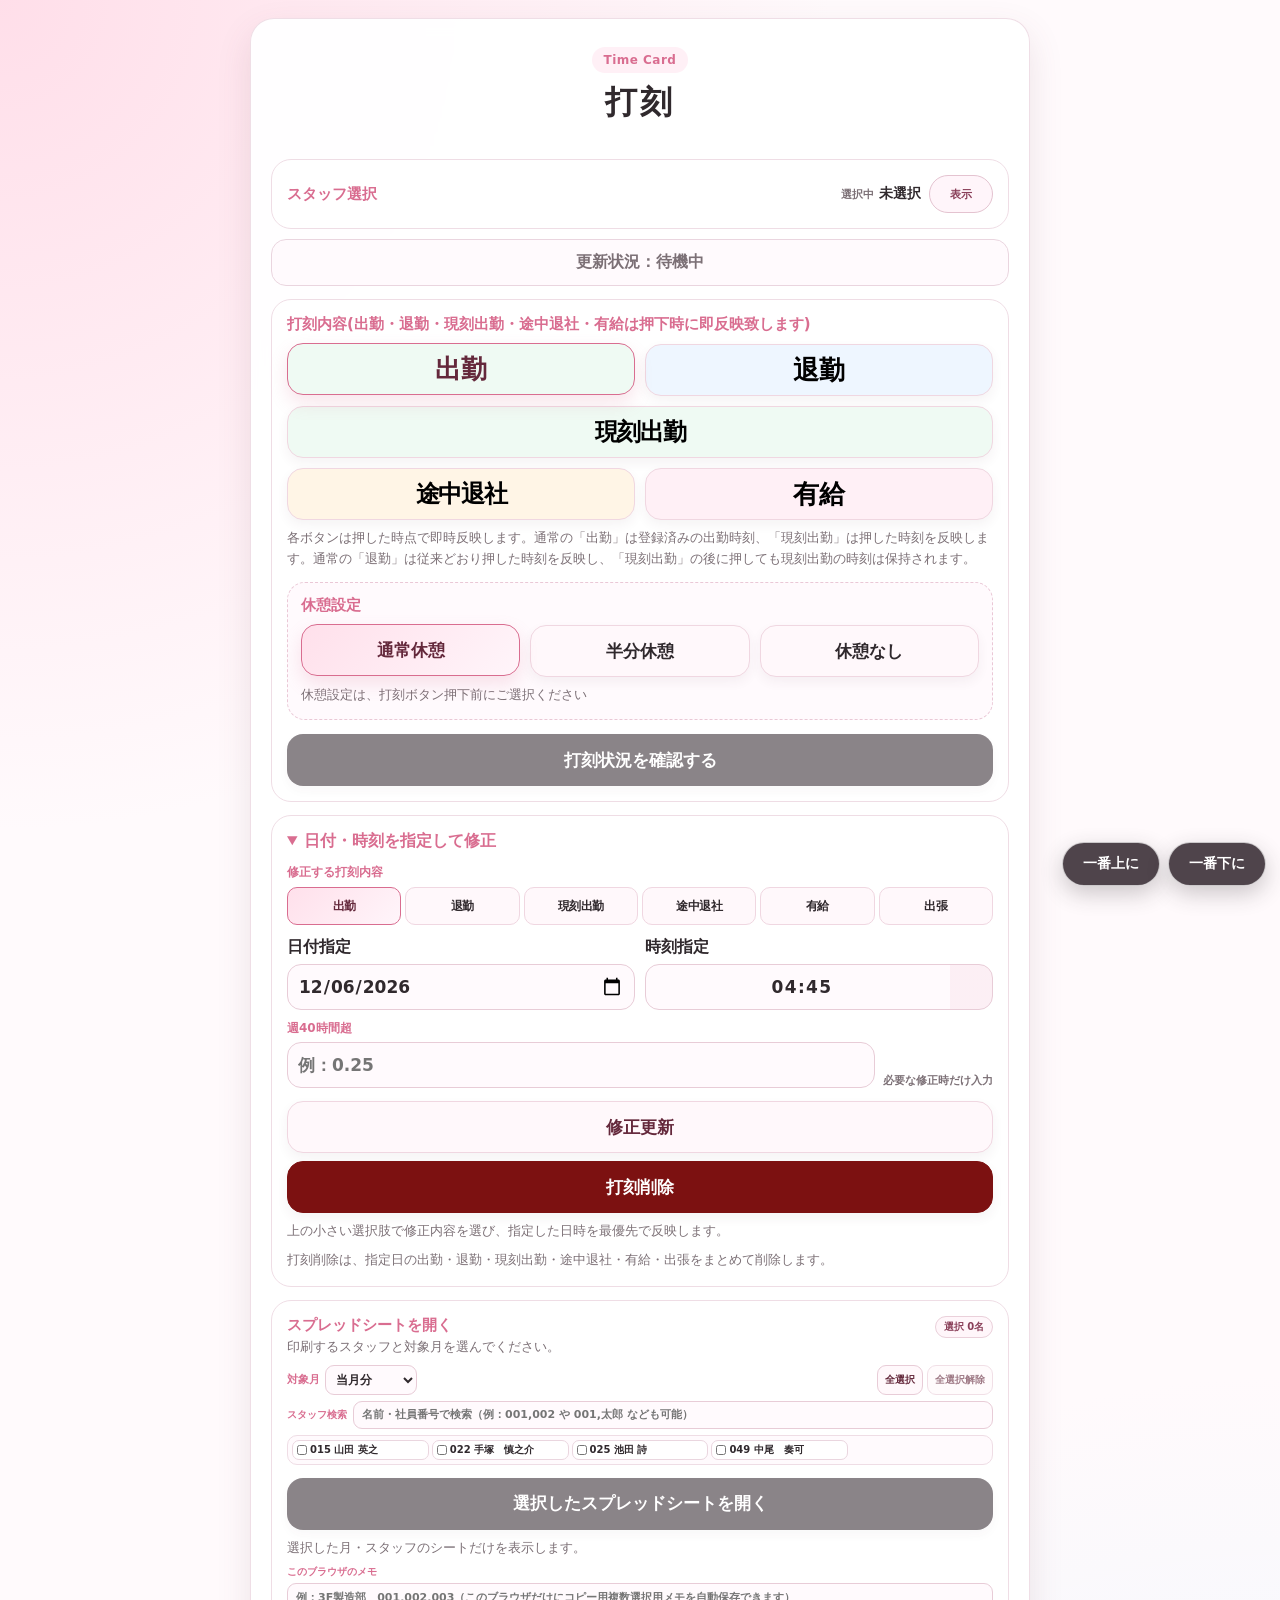
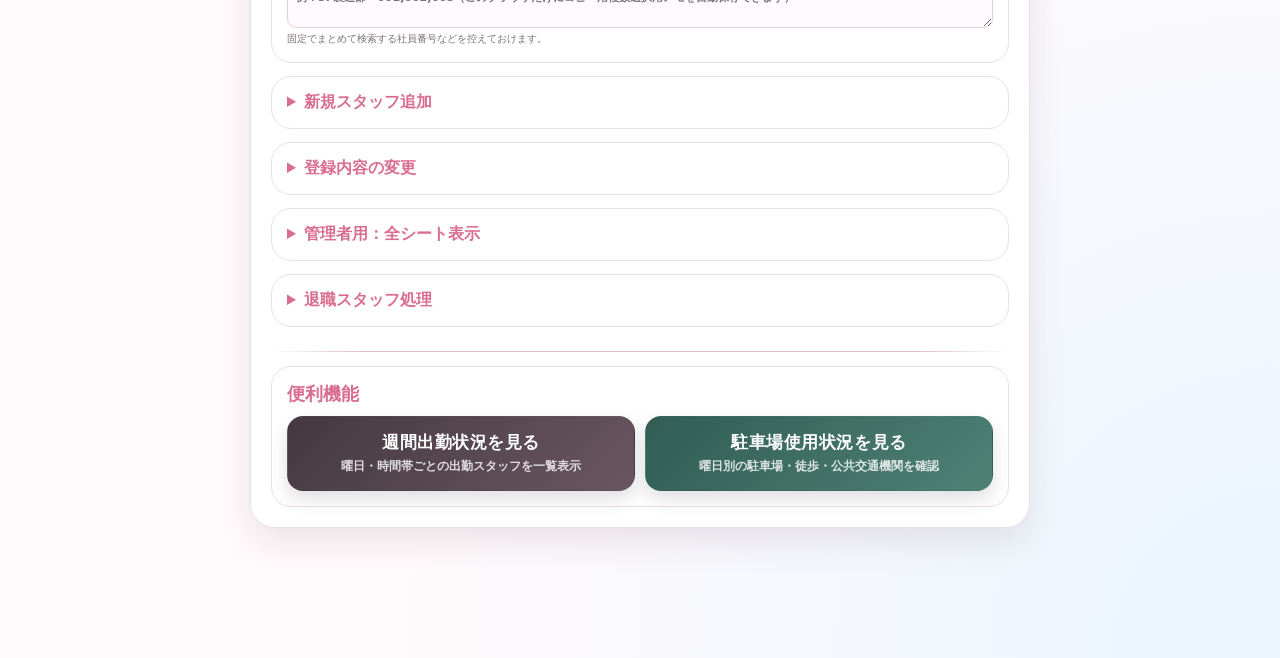
==== index.html @ 4cf53fbd "Add files via upload" ====
<!doctype html>
<html lang="ja">
<head>
  <meta charset="utf-8">
  <meta name="viewport" content="width=device-width, initial-scale=1">
  <meta name="theme-color" content="#f7b7c9">
  <title>勤務表　打刻</title>
  <link rel="manifest" href="./manifest.json">
  <link rel="stylesheet" href="./style.css?v=akugyo-priority-sync-progress-modefix-20260911-66">
</head>
<body>
  <main class="page">
    <section class="panel">
      <div class="hero">
        <div class="badge">Time Card</div>
        <h1>打刻</h1>
        <div id="yesterdayAlert" class="yesterday-alert" hidden>
          <div class="yesterday-alert-main">昨日の打刻を忘れていませんか？</div>
          <div class="yesterday-alert-sub">(お休みの日の場合は無視してください)</div>
        </div>
      </div>

      <details class="card-block staff-select-block">
        <summary class="staff-select-summary">
          <span class="staff-select-summary-title">スタッフ選択</span>
          <span class="staff-select-summary-selected">
            <span>選択中</span>
            <strong id="selectedEmployee">未選択</strong>
          </span>
        </summary>

        <div class="staff-select-content">
          <div class="staff-search-area">
            <label>
              スタッフ検索
              <input type="search" id="employeeSearch" placeholder="名前または社員番号で検索" autocomplete="off">
            </label>

            <label>
              候補から選択
              <select id="employeeSelect" aria-label="スタッフを選択"></select>
            </label>

            <div class="default-return-row">
              <p class="small">閲覧のために別スタッフを選んでも、初期スタッフは自動では変わりません。</p>
              <button type="button" id="refreshStaffListButton" class="compact-control-button">スタッフ一覧更新</button>
              <button type="button" id="returnToDefaultEmployeeButton" class="return-default-employee-button" hidden>デフォルトのスタッフの選択に戻す</button>
            </div>
          </div>

          <div id="defaultEmployeeUnregisteredArea" class="default-employee-unregistered-area">
            <button type="button" id="setDefaultEmployeeButton" class="default-employee-button">このスタッフをブラウザにデフォルト登録する</button>
          </div>

          <div id="defaultEmployeeRegisteredArea" class="default-employee-registered-area" hidden>
            <span id="defaultEmployeeStatus" class="default-employee-status">デフォルト登録済み：未登録</span>
            <button type="button" id="changeDefaultEmployeeButton" class="change-default-employee-button">変更する</button>
          </div>
        </div>
      </details>

      <div id="updateStatus" class="update-status punch-update-status neutral" aria-live="polite">更新状況：待機中</div>

      <div class="card-block punch-card-block">
        <div class="section-title punch-section-title">打刻内容(出勤・退勤・現刻出勤・途中退社・有給は押下時に即反映致します)</div>
        <div class="punch-grid immediate-punch-grid" id="actionButtons" role="group" aria-label="押すと即時反映する打刻内容">
          <button type="button" data-action="出勤">出勤</button>
          <button type="button" data-action="退勤">退勤</button>
          <button type="button" data-action="現刻出勤">現刻出勤</button>
          <button type="button" data-action="途中退社">途中退社</button>
          <button type="button" data-action="有給">有給</button>
        </div>
        <p class="small immediate-punch-note">各ボタンは押した時点で即時反映します。通常の「出勤」は登録済みの出勤時刻、「現刻出勤」は押した時刻を反映します。通常の「退勤」は従来どおり押した時刻を反映し、「現刻出勤」の後に押しても現刻出勤の時刻は保持されます。</p>

        <div class="break-area compact-break-area" id="breakArea">
          <div class="section-title">休憩設定</div>
          <div class="break-grid compact-break-grid" id="breakButtons" role="group" aria-label="休憩設定">
            <button type="button" data-break-mode="normal">通常休憩</button>
            <button type="button" data-break-mode="half">半分休憩</button>
            <button type="button" data-break-mode="none">休憩なし</button>
          </div>
          <p class="small">休憩設定は、打刻ボタン押下前にご選択ください</p>
        </div>

      </div>

      <details class="edit-area correction-edit-area" open>
        <summary>日付・時刻を指定して修正</summary>

        <div class="correction-action-area">
          <span class="correction-action-label">修正する打刻内容</span>
          <div id="correctionActionButtons" class="correction-action-grid" role="group" aria-label="修正する打刻内容を選択">
            <button type="button" data-correction-action="出勤">出勤</button>
            <button type="button" data-correction-action="退勤">退勤</button>
            <button type="button" data-correction-action="現刻出勤">現刻出勤</button>
            <button type="button" data-correction-action="途中退社">途中退社</button>
            <button type="button" data-correction-action="有給">有給</button>
            <button type="button" data-correction-action="出張">出張</button>
          </div>
        </div>

        <div class="edit-grid">
          <label>
            日付指定
            <span class="date-input-shell"><input type="date" id="editDate"></span>
          </label>
          <label>
            時刻指定
            <input type="text" id="editTime" class="clock-time-input" value="08:00" readonly inputmode="none" data-clock-title="修正時刻を選択" aria-label="時計から修正時刻を選択">
          </label>
        </div>

        <div class="correction-week40-row">
          <label for="correctionWeek40OverInput">
            <span>週40時間超</span>
            <input type="number" id="correctionWeek40OverInput" min="0" step="0.25" inputmode="decimal" placeholder="例：0.25">
          </label>
          <span class="correction-week40-note">必要な修正時だけ入力</span>
        </div>

        <button type="button" id="editUpdateButton" class="sub-button">修正更新</button>
        <button type="button" id="editDeleteButton" class="sub-button" style="margin-top:8px;background:#7c1111;color:#fff;border-color:#7c1111;">打刻削除</button>
        <p class="small">上の小さい選択肢で修正内容を選び、指定した日時を最優先で反映します。</p>
        <p class="small">打刻削除は、指定日の出勤・退勤・現刻出勤・途中退社・有給・出張をまとめて削除します。</p>
      </details>

      <div class="sheet-area">
        <div class="sheet-open-head">
          <div>
            <div class="section-title">スプレッドシートを開く</div>
            <p class="small sheet-open-lead">印刷するスタッフと対象月を選んでください。</p>
          </div>
          <span id="sheetSelectionCount" class="sheet-selection-count">選択 0名</span>
        </div>

        <div class="sheet-open-controls">
          <label class="sheet-month-label">
            対象月
            <select id="sheetTargetMonth">
              <option value="current">当月分</option>
              <option value="previous">先月分</option>
            </select>
          </label>

          <div class="sheet-selection-actions">
            <button type="button" id="selectAllSheetStaffButton" class="compact-control-button">全選択</button>
            <button type="button" id="clearAllSheetStaffButton" class="compact-control-button">全選択解除</button>
          </div>
        </div>

        <label class="sheet-staff-search-label">
          <span>スタッフ検索</span>
          <input type="search" id="sheetStaffSearch" placeholder="名前・社員番号で検索（例：001,002 や 001,太郎 なども可能）" autocomplete="off">
        </label>

        <div id="sheetStaffChecklist" class="sheet-staff-checklist" aria-label="スプレッドシートを開くスタッフを選択"></div>
        <button type="button" id="sheetStaffListToggleButton" class="sheet-staff-list-toggle-button" aria-controls="sheetStaffChecklist" aria-expanded="false" hidden>全て表示</button>

        <button type="button" id="pdfButton" class="sheet-button">選択したスプレッドシートを開く</button>
        <p class="small">選択した月・スタッフのシートだけを表示します。</p>

        <label class="sheet-browser-memo-label">
          <span>このブラウザのメモ</span>
          <textarea id="sheetBrowserMemo" rows="2" placeholder="例：3F製造部　001,002,003（このブラウザだけにコピー用複数選択用メモを自動保存できます）"></textarea>
        </label>
        <p class="small sheet-browser-memo-note">固定でまとめて検索する社員番号などを控えておけます。</p>
      </div>


      <details class="add-staff-area">
        <summary>新規スタッフ追加</summary>
        <p class="small">雇用形態を登録し、個人勤務表シートを自動作成します。</p>

        <div class="add-staff-grid">
          <label class="add-staff-field add-staff-employment-field">
            雇用形態
            <select id="newEmploymentType">
              <option value="社員">社員</option>
              <option value="パート">パート</option>
            </select>
          </label>

          <label class="add-staff-field add-staff-name-field">
            スタッフ名
            <input type="text" id="newStaffName" placeholder="例：佐藤　花子">
          </label>
          <p class="staff-name-note">スタッフ名は苗字と名前の間に【全角スペース】を入れてください。</p>

          <label class="add-staff-field add-staff-number-field">
            社員番号
            <input type="text" id="newEmployeeNo" inputmode="numeric" placeholder="例：052">
          </label>

          <label class="add-staff-field add-staff-commute-field">
            通勤方法
            <select id="newCommuteMethod">
              <option value="車">車</option>
              <option value="徒歩">徒歩</option>
              <option value="公共交通機関">公共交通機関</option>
            </select>
          </label>

          <div class="parking-location-fields">
            <label class="add-staff-field add-staff-parking-field">
              駐車場番号
              <input type="text" id="newParkingNumber" inputmode="numeric" placeholder="例：13" maxlength="2">
            </label>
            <label class="warehouse-under-field">
              <input type="checkbox" id="newWarehouseUnder" class="warehouse-under-checkbox">
              <span>乙部在庫倉庫下</span>
            </label>
          </div>

          <label class="add-staff-field add-staff-start-field">
            基本の出勤時間
            <input type="text" id="newStartTime" class="clock-time-input" value="08:00" readonly inputmode="none" data-clock-title="基本の出勤時間を選択" aria-label="時計から新規スタッフの基本の出勤時間を選択">
          </label>

          <label class="add-staff-field add-staff-end-field">
            基本の退勤時間
            <input type="text" id="newEndTime" class="clock-time-input" value="17:00" readonly inputmode="none" data-clock-title="基本の退勤時間を選択" aria-label="時計から新規スタッフの基本の退勤時間を選択">
          </label>

          <label class="add-staff-field add-staff-break-field">
            基本の休憩時間（分）
            <input type="number" id="newBreakMinutes" value="60" min="0" max="480" step="1" inputmode="numeric">
          </label>
        </div>

        <div class="new-staff-schedule-section">
          <div class="section-title">初回の曜日別勤務設定</div>
          <p class="small">曜日ごとの出勤時間を設定してください。退勤時間は、基本設定から算出した実働時間と休憩時間を保つよう自動計算されます。パートは不就労時間を0として集計します。</p>
          <div class="new-staff-time-apply-row">
            <span>上で選んだ出勤時間を、月曜日から土曜日へまとめて入力します。</span>
            <button type="button" id="applyNewStaffStartTimeButton" class="schedule-bulk-apply-button">月曜〜土曜に出勤時間を一括反映</button>
          </div>
          <div id="newStaffWeeklyScheduleGrid" class="weekly-schedule-grid">
            <div class="weekly-schedule-row" data-day="mon"><strong>月曜日</strong><label>出勤時間<input type="text" class="schedule-time clock-time-input" value="08:00" readonly inputmode="none" aria-label="時計から出勤時間を選択"></label><label class="schedule-off-label"><input type="checkbox" class="schedule-off">休み</label></div>
            <div class="weekly-schedule-row" data-day="tue"><strong>火曜日</strong><label>出勤時間<input type="text" class="schedule-time clock-time-input" value="08:00" readonly inputmode="none" aria-label="時計から出勤時間を選択"></label><label class="schedule-off-label"><input type="checkbox" class="schedule-off">休み</label></div>
            <div class="weekly-schedule-row" data-day="wed"><strong>水曜日</strong><label>出勤時間<input type="text" class="schedule-time clock-time-input" value="08:00" readonly inputmode="none" aria-label="時計から出勤時間を選択"></label><label class="schedule-off-label"><input type="checkbox" class="schedule-off">休み</label></div>
            <div class="weekly-schedule-row" data-day="thu"><strong>木曜日</strong><label>出勤時間<input type="text" class="schedule-time clock-time-input" value="08:00" readonly inputmode="none" aria-label="時計から出勤時間を選択"></label><label class="schedule-off-label"><input type="checkbox" class="schedule-off">休み</label></div>
            <div class="weekly-schedule-row" data-day="fri"><strong>金曜日</strong><label>出勤時間<input type="text" class="schedule-time clock-time-input" value="08:00" readonly inputmode="none" aria-label="時計から出勤時間を選択"></label><label class="schedule-off-label"><input type="checkbox" class="schedule-off">休み</label></div>
            <div class="weekly-schedule-row" data-day="sat"><strong>土曜日</strong><label>出勤時間<input type="text" class="schedule-time clock-time-input" value="08:00" readonly inputmode="none" aria-label="時計から出勤時間を選択"></label><label class="schedule-off-label"><input type="checkbox" class="schedule-off" checked>休み</label></div>
            <div class="weekly-schedule-row" data-day="sun"><strong>日曜日</strong><label>出勤時間<input type="text" class="schedule-time clock-time-input" value="08:00" readonly inputmode="none" aria-label="時計から出勤時間を選択"></label><label class="schedule-off-label"><input type="checkbox" class="schedule-off" checked>休み</label></div>
          </div>
        </div>

        <button type="button" id="addStaffButton" class="sub-button add-staff-button">新規スタッフを登録</button>
        <p class="small">登録後、この端末のスタッフ選択欄にも追加されます。</p>
      </details>

      <details class="registration-edit-area">
        <summary>登録内容の変更</summary>
        <p class="small">選択中スタッフの雇用情報・通勤方法・駐車場番号・乙部在庫倉庫下・勤務時間・曜日別勤務予定をまとめて追加・編集します。</p>

        <div class="registration-target-box">
          <div>
            <span>変更対象</span>
            <strong id="registrationTargetEmployee">未選択</strong>
          </div>
          <button type="button" id="reloadRegistrationButton" class="compact-control-button">登録内容を再読込</button>
        </div>

        <p id="registrationEditStatus" class="registration-edit-status" aria-live="polite">スタッフを選択してください。</p>

        <div class="add-staff-grid registration-edit-grid">
          <label class="add-staff-field add-staff-employment-field">
            雇用形態
            <select id="editRegistrationEmploymentType">
              <option value="社員">社員</option>
              <option value="パート">パート</option>
            </select>
          </label>

          <label class="add-staff-field add-staff-name-field">
            スタッフ名
            <input type="text" id="editRegistrationStaffName" placeholder="例：佐藤　花子">
          </label>
          <p class="staff-name-note">スタッフ名を変更する場合も、苗字と名前の間に【全角スペース】を入れてください。</p>

          <label class="add-staff-field add-staff-number-field">
            社員番号
            <input type="text" id="editRegistrationEmployeeNo" inputmode="numeric" placeholder="例：052">
          </label>

          <label class="add-staff-field add-staff-commute-field">
            通勤方法
            <select id="editRegistrationCommuteMethod">
              <option value="">選択してください</option>
              <option value="車">車</option>
              <option value="徒歩">徒歩</option>
              <option value="公共交通機関">公共交通機関</option>
            </select>
          </label>

          <div class="parking-location-fields">
            <label class="add-staff-field add-staff-parking-field">
              駐車場番号
              <input type="text" id="editRegistrationParkingNumber" inputmode="numeric" placeholder="例：13" maxlength="2">
            </label>
            <label class="warehouse-under-field">
              <input type="checkbox" id="editRegistrationWarehouseUnder" class="warehouse-under-checkbox">
              <span>乙部在庫倉庫下</span>
            </label>
          </div>

          <label class="add-staff-field add-staff-start-field">
            基本の出勤時間
            <input type="text" id="editRegistrationStartTime" class="clock-time-input" value="08:00" readonly inputmode="none" data-clock-title="基本の出勤時間を選択" aria-label="時計から基本の出勤時間を選択">
          </label>

          <label class="add-staff-field add-staff-end-field">
            基本の退勤時間
            <input type="text" id="editRegistrationEndTime" class="clock-time-input" value="17:00" readonly inputmode="none" data-clock-title="基本の退勤時間を選択" aria-label="時計から基本の退勤時間を選択">
          </label>

          <label class="add-staff-field add-staff-break-field">
            基本の休憩時間（分）
            <input type="number" id="editRegistrationBreakMinutes" value="60" min="0" max="480" step="1" inputmode="numeric">
          </label>
        </div>

        <div class="new-staff-schedule-section registration-schedule-section">
          <div class="section-title">曜日別勤務予定</div>
          <p class="small">曜日ごとの出勤時間を変更すると、基本設定の実働時間と休憩時間を保った退勤時間を自動計算します。パートは不就労時間を0として集計します。</p>
          <section class="schedule-bulk-apply" aria-label="登録内容変更の月曜日から土曜日への一括時間設定">
            <div class="schedule-bulk-copy">
              <strong>月曜〜土曜へ一括反映</strong>
              <span>時間を1回選び、月曜日から土曜日へまとめて入力します。</span>
            </div>
            <label class="schedule-bulk-time-label">
              一括時間
              <input type="text" id="editRegistrationBulkTimeInput" class="clock-time-input schedule-bulk-time-input" value="08:00" readonly inputmode="none" data-clock-title="一括反映する時間を選択" aria-label="登録内容変更で一括反映する時間を選択">
            </label>
            <button type="button" id="applyRegistrationBulkTimeButton" class="schedule-bulk-apply-button">月曜〜土曜に一括反映</button>
          </section>

          <div id="registrationWeeklyScheduleGrid" class="weekly-schedule-grid">
            <div class="weekly-schedule-row" data-day="mon"><strong>月曜日</strong><label>出勤時間<input type="text" class="schedule-time clock-time-input" value="08:00" readonly inputmode="none" aria-label="時計から月曜日の出勤時間を選択"></label><label class="schedule-off-label"><input type="checkbox" class="schedule-off">休み</label></div>
            <div class="weekly-schedule-row" data-day="tue"><strong>火曜日</strong><label>出勤時間<input type="text" class="schedule-time clock-time-input" value="08:00" readonly inputmode="none" aria-label="時計から火曜日の出勤時間を選択"></label><label class="schedule-off-label"><input type="checkbox" class="schedule-off">休み</label></div>
            <div class="weekly-schedule-row" data-day="wed"><strong>水曜日</strong><label>出勤時間<input type="text" class="schedule-time clock-time-input" value="08:00" readonly inputmode="none" aria-label="時計から水曜日の出勤時間を選択"></label><label class="schedule-off-label"><input type="checkbox" class="schedule-off">休み</label></div>
            <div class="weekly-schedule-row" data-day="thu"><strong>木曜日</strong><label>出勤時間<input type="text" class="schedule-time clock-time-input" value="08:00" readonly inputmode="none" aria-label="時計から木曜日の出勤時間を選択"></label><label class="schedule-off-label"><input type="checkbox" class="schedule-off">休み</label></div>
            <div class="weekly-schedule-row" data-day="fri"><strong>金曜日</strong><label>出勤時間<input type="text" class="schedule-time clock-time-input" value="08:00" readonly inputmode="none" aria-label="時計から金曜日の出勤時間を選択"></label><label class="schedule-off-label"><input type="checkbox" class="schedule-off">休み</label></div>
            <div class="weekly-schedule-row" data-day="sat"><strong>土曜日</strong><label>出勤時間<input type="text" class="schedule-time clock-time-input" value="08:00" readonly inputmode="none" aria-label="時計から土曜日の出勤時間を選択"></label><label class="schedule-off-label"><input type="checkbox" class="schedule-off" checked>休み</label></div>
            <div class="weekly-schedule-row" data-day="sun"><strong>日曜日</strong><label>出勤時間<input type="text" class="schedule-time clock-time-input" value="08:00" readonly inputmode="none" aria-label="時計から日曜日の出勤時間を選択"></label><label class="schedule-off-label"><input type="checkbox" class="schedule-off" checked>休み</label></div>
          </div>
        </div>

        <button type="button" id="saveRegistrationButton" class="sub-button registration-save-button">選択中スタッフの登録内容を保存</button>
        <p class="small">社員番号やスタッフ名を変更した場合は、勤務予定・勤務表・打刻データ側の識別情報も同時に更新します。</p>
      </details>

      <details class="admin-sheet-area">
        <summary>管理者用：全シート表示</summary>
        <p class="small">管理者のみの仕様としてください</p>

        <div class="admin-sheet-box">
          <label class="admin-key-label">
            合言葉
            <input type="password" id="adminOpenKeyInput" placeholder="合言葉を入力">
          </label>

          <button type="button" id="showAllSheetsButton" class="sub-button" disabled>全シート表示</button>
        </div>

        <p class="small">スタッフがスプレッドシートを開くと本人シート以外は非表示になります。管理作業時だけここから戻してください。</p>
      </details>



      <div id="pdfLinkArea" class="pdf-link-area"></div>

      <details class="retire-staff-area">
        <summary>退職スタッフ処理</summary>
        <p class="small">危険操作です。選択中スタッフを退職にします</p>

        <div class="retire-box">
          <div>
            <span>退職処理対象</span>
            <strong id="retireTargetEmployee">未選択</strong>
          </div>

          <label class="retire-key-label">
            合言葉
            <input type="password" id="retireKeyInput" placeholder="otobe と入力">
          </label>

          <button type="button" id="retireStaffButton" class="danger-button" disabled>選択中スタッフを退職にする</button>
        </div>

        <p class="small">必要に応じてスプレッドシートで可能</p>
      </details>

      <div class="convenience-divider" role="separator"></div>
      <section class="convenience-area" aria-labelledby="convenienceTitle">
        <div id="convenienceTitle" class="section-title convenience-title">&#20415;&#21033;&#27231;&#33021;</div>
        <div class="convenience-button-grid">
          <a class="attendance-overview-button" href="./schedule-overview.html">
            <span>週間出勤状況を見る</span>
            <small>曜日・時間帯ごとの出勤スタッフを一覧表示</small>
          </a>
          <a class="attendance-overview-button parking-overview-link" href="./parking-status.html">
            <span>駐車場使用状況を見る</span>
            <small>曜日別の駐車場・徒歩・公共交通機関を確認</small>
          </a>
        </div>
      </section>

      <p id="message" class="message" aria-live="polite"></p>
    </section>
  </main>

  <nav class="fixed-page-navigation" aria-label="ページ内移動">
    <button type="button" id="scrollToTopButton" class="page-navigation-button" aria-label="ページの一番上に移動">一番上に</button>
    <button type="button" id="scrollToBottomButton" class="page-navigation-button" aria-label="ページの一番下に移動">一番下に</button>
  </nav>


  <div id="timePickerModal" class="time-picker-modal" hidden>
    <div class="time-picker-backdrop" data-time-picker-close="true"></div>
    <section class="time-picker-dialog" role="dialog" aria-modal="true" aria-labelledby="timePickerTitle">
      <header class="time-picker-header">
        <span id="timePickerTitle">出勤時間を選択</span>
        <button type="button" id="timePickerCloseButton" class="time-picker-close-button" aria-label="時間選択を閉じる">×</button>
      </header>

      <div class="time-picker-scroll-area">
        <div class="time-picker-selected-time" aria-label="選択中の時間">
          <button type="button" id="timePickerHourButton" class="time-picker-value-button is-active" aria-label="時を選択">08</button>
          <span>:</span>
          <button type="button" id="timePickerMinuteButton" class="time-picker-value-button" aria-label="分を選択">00</button>
        </div>

        <p id="timePickerInstruction" class="time-picker-instruction">時を選択してください</p>

        <div id="timePickerClockFace" class="time-picker-clock-face" aria-label="時計盤">
          <div id="timePickerHand" class="time-picker-hand"></div>
          <div class="time-picker-center-dot"></div>
          <div id="timePickerNumberLayer" class="time-picker-number-layer"></div>
        </div>
      </div>

      <div class="time-picker-actions">
        <button type="button" id="timePickerCancelButton" class="time-picker-cancel-button">キャンセル</button>
        <button type="button" id="timePickerConfirmButton" class="time-picker-confirm-button">この時間にする</button>
      </div>
    </section>
  </div>

<script src="./app.js?v=akugyo-punch-delete-20260924-71"></script>
</body>
</html>
---- style.css ----
* {
  box-sizing: border-box;
}

:root {
  --ink: #30292d;
  --muted: #7c7076;
  --line: #efdde5;
  --paper: rgba(255, 255, 255, .95);
  --soft: #fff8fb;
  --pink: #f7b7c9;
  --pink-dark: #d96d90;
  --pink-light: #fff0f6;
  --blue: #eef6ff;
  --green: #effaf3;
  --orange: #fff5e6;
  --danger: #b00020;
  --shadow: 0 14px 34px rgba(118, 70, 87, .13);
}

body {
  margin: 0;
  min-height: 100vh;
  background:
    radial-gradient(circle at top left, rgba(255, 213, 227, .75) 0, transparent 32%),
    radial-gradient(circle at bottom right, rgba(229, 244, 255, .82) 0, transparent 34%),
    #fffafc;
  color: var(--ink);
  font-family: system-ui, -apple-system, BlinkMacSystemFont, "Yu Gothic", "Yu Gothic UI", sans-serif;
}

button,
input,
select,
summary {
  font: inherit;
}

.page {
  min-height: 100vh;
  display: flex;
  align-items: center;
  justify-content: center;
  padding: 18px;
}

.panel {
  width: 100%;
  max-width: 780px;
  background: var(--paper);
  border: 1px solid rgba(239, 221, 229, .95);
  border-radius: 24px;
  padding: 20px;
  box-shadow: var(--shadow);
  backdrop-filter: blur(8px);
}

.hero {
  text-align: center;
  padding: 8px 8px 16px;
}

.badge {
  display: inline-flex;
  align-items: center;
  justify-content: center;
  min-height: 26px;
  padding: 4px 12px;
  border-radius: 999px;
  background: var(--pink-light);
  color: var(--pink-dark);
  font-size: 12px;
  font-weight: 900;
  letter-spacing: .04em;
}

h1 {
  margin: 8px 0 5px;
  font-size: 32px;
  letter-spacing: .08em;
}

.hint {
  margin: 0;
  color: var(--muted);
  text-align: center;
  line-height: 1.6;
  font-weight: 700;
}

.yesterday-alert {
  margin: 8px auto 10px;
  text-align: center;
  line-height: 1.45;
}

.yesterday-alert[hidden] {
  display: none;
}

.yesterday-alert-main {
  font-size: 19px;
  font-weight: 900;
  color: #c40024 !important;
}

.yesterday-alert-sub {
  margin-top: 2px;
  font-size: 13px;
  font-weight: 800;
  color: #c40024 !important;
}

.card-block,
.edit-area,
.sheet-area,
.add-staff-area,
.registration-edit-area,
.weekly-schedule-view-area,
.weekly-schedule-area,
.admin-sheet-area,
.retire-staff-area {
  margin-top: 13px;
  padding: 15px;
  border: 1px solid var(--line);
  border-radius: 20px;
  background: #fff;
}

.section-title {
  margin: 0 0 10px;
  font-size: 15px;
  font-weight: 900;
  color: var(--pink-dark);
}

.staff-search-area {
  display: grid;
  gap: 10px;
}

.staff-search-area label {
  display: grid;
  gap: 6px;
  font-weight: 900;
  color: var(--pink-dark);
}

#employeeSelect {
  width: 100%;
}

.employee-grid,
.punch-grid,
.break-grid,
.edit-grid,
.add-staff-grid {
  display: grid;
  gap: 10px;
}

.employee-grid {
  grid-template-columns: repeat(4, minmax(0, 1fr));
}

.punch-grid {
  grid-template-columns: repeat(4, minmax(0, 1fr));
}

.break-grid {
  grid-template-columns: repeat(3, minmax(0, 1fr));
}

button {
  -webkit-tap-highlight-color: transparent;
}

.employee-grid button,
.punch-grid button,
.break-grid button,
.main-button,
.sub-button,
.sheet-button,
.danger-button {
  min-height: 52px;
  border: 1px solid #f0d7e1;
  border-radius: 16px;
  font-size: 17px;
  font-weight: 900;
  cursor: pointer;
  transition: transform .12s ease, box-shadow .12s ease, background .12s ease, border-color .12s ease, opacity .12s ease;
  box-shadow: 0 5px 12px rgba(78, 50, 60, .06);
}

.employee-grid button:active,
.punch-grid button:active,
.break-grid button:active,
.main-button:active,
.sub-button:active,
.sheet-button:active,
.danger-button:active {
  transform: translateY(1px) scale(.99);
}

.employee-grid button,
.break-grid button,
.sub-button {
  background: var(--soft);
  color: var(--ink);
}

.employee-grid button.active,
.punch-grid button.active,
.break-grid button.active {
  background: linear-gradient(135deg, #ffe0eb, #fff5fa);
  border-color: var(--pink-dark);
  color: #64283b;
  box-shadow: 0 8px 18px rgba(217, 109, 144, .18);
  transform: translateY(-1px);
}

.punch-grid button[data-action="出勤"],
.punch-grid button[data-action="現刻出勤"] {
  background: var(--green);
}

.punch-grid button[data-action="退勤"] {
  background: var(--blue);
}

.punch-grid button[data-action="途中退社"] {
  background: var(--orange);
}

.punch-grid button[data-action="有給"] {
  background: var(--pink-light);
}


.update-status {
  margin-top: 10px;
  padding: 10px 12px;
  border-radius: 15px;
  text-align: center;
  font-weight: 900;
  line-height: 1.55;
  border: 1px solid #ead5df;
}

.update-status.neutral {
  background: #fffafd;
  color: var(--muted);
}

.update-status.loading {
  background: #fff6e8;
  color: #8a5b1d;
}

.update-status.ok {
  background: #eaf8ef;
  color: #146b2f;
}

.update-status.error {
  background: #fff0f5;
  color: var(--danger);
}

.break-area,
.week40-area {
  margin-top: 13px;
  padding: 13px;
  border: 1px dashed #eac8d6;
  border-radius: 18px;
  background: #fffafd;
}

.week40-area label,
.edit-grid label,
.add-staff-grid label,
.retire-key-label,
.admin-key-label {
  display: grid;
  gap: 6px;
  font-weight: 900;
}

.week40-area label {
  color: var(--pink-dark);
}

input,
select {
  min-height: 46px;
  border: 1px solid #e8ccd7;
  border-radius: 14px;
  padding: 8px 10px;
  background: #fffafd;
  color: var(--ink);
  font-size: 17px;
  font-weight: 800;
  outline: none;
}

input:focus,
select:focus {
  border-color: var(--pink-dark);
  box-shadow: 0 0 0 3px rgba(247, 183, 201, .24);
}

.selected-box {
  margin: 13px 0 0;
  padding: 12px 14px;
  border: 1px dashed #eac8d6;
  border-radius: 16px;
  display: flex;
  gap: 12px;
  align-items: center;
  justify-content: center;
  background: #fffafd;
}

.selected-box span,
.retire-box span {
  color: var(--muted);
  font-weight: 800;
}

.selected-box strong {
  font-size: 21px;
}

.main-button,
.sub-button,
.sheet-button {
  width: 100%;
  margin-top: 13px;
}

.main-button {
  min-height: 60px;
  border-color: transparent;
  background: linear-gradient(135deg, #ee91af, #d96d90);
  color: #fff;
  box-shadow: 0 12px 22px rgba(217, 109, 144, .24);
}

.sub-button {
  color: #64283b;
}

.sheet-button {
  background: #443940;
  color: #fff;
  border-color: transparent;
}

button.is-loading {
  position: relative;
  color: transparent !important;
  pointer-events: none;
}

button.is-loading::after {
  content: "";
  position: absolute;
  inset: 0;
  width: 22px;
  height: 22px;
  margin: auto;
  border: 3px solid rgba(255, 255, 255, .55);
  border-top-color: #fff;
  border-radius: 50%;
  animation: spin .8s linear infinite;
}

.sub-button.is-loading::after,
.sheet-button.is-loading::after,
.danger-button.is-loading::after {
  border-color: rgba(217, 109, 144, .25);
  border-top-color: var(--pink-dark);
}

button:disabled,
input:disabled,
select:disabled,
.danger-button:disabled {
  opacity: .62;
  cursor: not-allowed;
}

.status-box {
  margin-top: 13px;
  padding: 12px 14px;
  border-radius: 16px;
  background: #fff6e8;
  color: #735124;
  font-weight: 900;
  text-align: center;
  line-height: 1.6;
}

.edit-area summary,
.add-staff-area summary,
.registration-edit-area summary,
.weekly-schedule-area summary,
.admin-sheet-area summary,
.retire-staff-area summary {
  font-weight: 900;
  cursor: pointer;
  color: var(--pink-dark);
}

.edit-grid,
.add-staff-grid {
  margin-top: 12px;
}

.edit-grid {
  grid-template-columns: repeat(2, minmax(0, 1fr));
}

.add-staff-grid {
  grid-template-columns: repeat(3, minmax(0, 1fr));
}

.staff-name-note {
  grid-column: 1 / -1;
  margin: -2px 0 2px;
  padding: 9px 11px;
  border-radius: 14px;
  background: #fff5fa;
  color: #8a3f59;
  font-size: 13px;
  font-weight: 900;
  line-height: 1.55;
}

.small {
  margin: 8px 0 0;
  color: var(--muted);
  font-size: 13px;
  line-height: 1.6;
}

.message:empty {
  display: none;
}

.message {
  min-height: 34px;
  margin: 15px 0 0;
  padding: 10px 12px;
  border-radius: 16px;
  text-align: center;
  font-weight: 900;
  line-height: 1.6;
  background: transparent;
  color: var(--muted);
}

.message.ok {
  background: #eaf8ef;
  color: #146b2f;
}

.message.error {
  background: #fff0f5;
  color: var(--danger);
}

.message.loading {
  background: #fff6e8;
  color: #8a5b1d;
}

.message.flash {
  animation: flash .45s ease;
}

.pdf-link-area {
  margin-top: 13px;
  text-align: center;
}

.pdf-link-area a {
  display: inline-block;
  padding: 12px 18px;
  border-radius: 999px;
  background: #443940;
  color: #fff;
  text-decoration: none;
  font-weight: 900;
}

.admin-sheet-box,
.retire-box {
  margin-top: 12px;
  padding: 13px 14px;
  border: 1px dashed #eac8d6;
  border-radius: 16px;
  display: grid;
  gap: 12px;
  background: #fffafd;
}

.retire-box strong {
  font-size: 20px;
}

.danger-button {
  width: 100%;
  background: #fff0f5;
  color: var(--danger);
}

.danger-button:disabled {
  background: #f8eef2;
  color: #9b7a85;
}

@keyframes spin {
  to {
    transform: rotate(360deg);
  }
}

@keyframes flash {
  0% {
    transform: scale(.985);
  }
  55% {
    transform: scale(1.015);
  }
  100% {
    transform: scale(1);
  }
}

@media (max-width: 720px) {
  .page {
    align-items: flex-start;
    padding: 12px;
  }

  .panel {
    border-radius: 22px;
    padding: 15px;
  }

  .employee-grid,
  .punch-grid,
  .break-grid,
  .edit-grid,
  .add-staff-grid {
    grid-template-columns: repeat(2, minmax(0, 1fr));
  }

  h1 {
    font-size: 29px;
  }
}

@media (max-width: 420px) {
  .employee-grid,
  .punch-grid,
  .break-grid,
  .edit-grid,
  .add-staff-grid {
    grid-template-columns: 1fr;
  }

  .selected-box {
    flex-direction: column;
    gap: 4px;
  }
}


/* ===== 勤務時間変更フォーム ===== */
.schedule-target-box {
  margin-top: 12px;
  padding: 11px 13px;
  border: 1px dashed #eac8d6;
  border-radius: 16px;
  display: flex;
  justify-content: space-between;
  gap: 12px;
  background: #fffafd;
}
.schedule-target-box span { color: var(--muted); font-weight: 800; }
.schedule-target-box strong { font-size: 16px; }
.weekly-schedule-grid { display: grid; gap: 8px; margin-top: 12px; }
.weekly-schedule-row {
  display: grid;
  grid-template-columns: 90px minmax(150px, 1fr) 90px;
  gap: 10px;
  align-items: center;
  padding: 10px 12px;
  border: 1px solid #efdde5;
  border-radius: 15px;
  background: #fff;
}
.weekly-schedule-row > strong { color: #64283b; }
.weekly-schedule-row label { display: grid; gap: 4px; font-size: 12px; font-weight: 900; color: var(--pink-dark); }
.weekly-schedule-row .schedule-time { min-height: 42px; font-size: 15px; }
.schedule-off-label { grid-template-columns: 22px 1fr !important; align-items: center; color: var(--ink) !important; font-size: 15px !important; }
.schedule-off-label input { width: 20px; height: 20px; min-height: 0; padding: 0; accent-color: var(--pink-dark); }
.weekly-schedule-row.is-off { background: #f7f3f5; opacity: .82; }
@media (max-width: 620px) {
  .weekly-schedule-row { grid-template-columns: 72px 1fr; }
  .schedule-off-label { grid-column: 1 / -1; justify-self: start; }
}


/* ===== 新規スタッフ追加：初回の曜日別勤務設定 ===== */
.new-staff-schedule-section {
  grid-column: 1 / -1;
  margin-top: 4px;
  padding: 13px;
  border: 1px dashed #eac8d6;
  border-radius: 18px;
  background: #fffafd;
}
.new-staff-schedule-section .section-title { margin-bottom: 0; }

/* ===== 選択中スタッフの勤務予定表示 ===== */
.weekly-schedule-view-area { margin-top:13px; padding:15px; border:1px solid var(--line); border-radius:20px; background:#fff; }
.weekly-schedule-display { display:grid; gap:8px; margin-top:12px; }
.weekly-schedule-display-row { display:flex; justify-content:space-between; align-items:center; gap:12px; padding:11px 13px; border:1px solid #efdde5; border-radius:14px; background:#fffafd; }
.weekly-schedule-display-row strong { color:#64283b; }
.weekly-schedule-display-row span { font-weight:900; color:#146b2f; }
.weekly-schedule-display-row span.is-off { color:#b00020; }
.schedule-admin-box { display:grid; grid-template-columns:minmax(0,1fr) auto; gap:10px; align-items:end; margin-top:12px; padding:12px; border:1px dashed #eac8d6; border-radius:16px; background:#fffafd; }
.schedule-admin-box label { display:grid; gap:6px; font-weight:900; color:var(--pink-dark); }
.schedule-admin-box .sub-button { width:auto; min-width:180px; margin-top:0; }
#weeklyScheduleEditor { margin-top:12px; }
@media (max-width:620px) { .schedule-admin-box { grid-template-columns:1fr; } .schedule-admin-box .sub-button { width:100%; } }


/* ===== 登録済み勤務予定：1行コンパクト表示 ===== */
.weekly-schedule-display {
  display: flex;
  flex-wrap: wrap;
  align-items: center;
  gap: 6px 12px;
  margin-top: 10px;
  padding: 10px 12px;
  border: 1px solid #efdde5;
  border-radius: 14px;
  background: #fffafd;
}

.weekly-schedule-display[hidden] {
  display: none;
}

.weekly-schedule-chip {
  display: inline-flex;
  align-items: baseline;
  gap: 4px;
  white-space: nowrap;
  font-size: 14px;
  font-weight: 900;
}

.weekly-schedule-chip strong {
  color: #64283b;
}

.weekly-schedule-chip > span {
  color: #146b2f;
}

.weekly-schedule-chip.is-off > span {
  color: #b00020;
}

@media (min-width: 720px) {
  .weekly-schedule-display {
    flex-wrap: nowrap;
    justify-content: center;
    gap: 10px;
  }

  .weekly-schedule-chip {
    font-size: 13px;
  }
}


/* ===== 打刻前の勤務予定表示を省スペース化 ===== */
.weekly-schedule-view-area {
  margin-top: 10px;
  padding: 0;
  border: 0;
  border-radius: 0;
  background: transparent;
}

.weekly-schedule-view-area #showWeeklyScheduleButton {
  margin-top: 0;
  min-height: 46px;
}

.weekly-schedule-view-area .weekly-schedule-display {
  margin-top: 8px;
  padding: 8px 10px;
}


/* ===== 選択中スタッフの勤務予定：常時・極小表示 ===== */
.weekly-schedule-view-area {
  margin: 6px 0 0;
  padding: 0;
}

.weekly-schedule-display {
  display: flex;
  flex-wrap: wrap;
  align-items: center;
  justify-content: center;
  gap: 2px 9px;
  margin: 0;
  padding: 5px 8px;
  min-height: 30px;
  border: 1px solid #efdde5;
  border-radius: 10px;
  background: #fffafd;
  color: var(--muted);
  font-size: 12px;
  font-weight: 900;
  line-height: 1.25;
}

.weekly-schedule-chip {
  display: inline-flex;
  align-items: baseline;
  gap: 2px;
  white-space: nowrap;
  font-size: 12px;
  line-height: 1.25;
}

.weekly-schedule-chip strong,
.weekly-schedule-chip > span {
  font-size: inherit;
}

@media (min-width: 720px) {
  .weekly-schedule-display {
    flex-wrap: nowrap;
    gap: 10px;
  }
}

/* ===== 勤務予定表示：必ず横一列 ===== */
.weekly-schedule-view-area .weekly-schedule-display {
  display: flex !important;
  flex-direction: row !important;
  flex-wrap: nowrap !important;
  justify-content: flex-start !important;
  align-items: center !important;
  gap: 10px !important;
  width: 100% !important;
  overflow-x: auto !important;
  overflow-y: hidden !important;
  white-space: nowrap !important;
  padding: 5px 8px !important;
  scrollbar-width: thin;
}

.weekly-schedule-view-area .weekly-schedule-chip {
  display: inline-flex !important;
  flex: 0 0 auto !important;
  flex-direction: row !important;
  align-items: baseline !important;
  gap: 2px !important;
  width: auto !important;
  min-width: 0 !important;
  margin: 0 !important;
  padding: 0 !important;
  white-space: nowrap !important;
}

.weekly-schedule-view-area .weekly-schedule-chip strong,
.weekly-schedule-view-area .weekly-schedule-chip span {
  display: inline !important;
  width: auto !important;
  margin: 0 !important;
  padding: 0 !important;
  white-space: nowrap !important;
}


/* ===== 勤務日時ラベル＋外枠なし・背景と角丸は維持 ===== */
.weekly-schedule-view-area {
  display: flex !important;
  align-items: center !important;
  gap: 6px !important;
  margin: 4px 0 0 !important;
  padding: 0 !important;
  border: 0 !important;
  background: transparent !important;
  box-shadow: none !important;
}

.weekly-schedule-heading {
  flex: 0 0 auto;
  color: var(--pink-dark);
  font-size: 12px;
  font-weight: 900;
  white-space: nowrap;
}

.weekly-schedule-view-area .weekly-schedule-display {
  flex: 1 1 auto !important;
  width: auto !important;
  min-width: 0 !important;
  margin: 0 !important;
  padding: 3px 6px !important;
  min-height: 26px !important;
  border: 0 !important;
  border-radius: 10px !important;
  background: #fffafd !important;
  box-shadow: none !important;
}


/* ===== ブラウザ固定の初期スタッフ登録 ===== */
.default-employee-button {
  width: 100%;
  min-height: 42px;
  margin-top: 8px;
  border: 1px solid #e4c3d0;
  border-radius: 13px;
  background: #fff8fb;
  color: #64283b;
  font-size: 14px;
  font-weight: 900;
  cursor: pointer;
}

.default-employee-button:disabled {
  background: #f3f0f2;
  color: #766b70;
  border-color: #e4dde0;
}

.default-employee-status {
  margin: 6px 0 0;
  color: var(--muted);
  font-size: 12px;
  font-weight: 800;
  line-height: 1.45;
  text-align: center;
}


/* ===== デフォルトスタッフ：誤タップ防止表示 ===== */
.default-employee-unregistered-area {
  margin-top: 8px;
}

.default-employee-registered-area {
  margin-top: 8px;
  display: flex;
  align-items: center;
  justify-content: center;
  gap: 8px;
  flex-wrap: wrap;
}

.default-employee-registered-area[hidden],
.default-employee-unregistered-area[hidden] {
  display: none !important;
}

.default-employee-registered-area .default-employee-status {
  margin: 0;
  padding: 7px 10px;
  border-radius: 999px;
  background: #effaf3;
  color: #146b2f;
  font-size: 12px;
  font-weight: 900;
  line-height: 1.3;
  text-align: center;
}

.change-default-employee-button {
  min-height: 32px;
  padding: 5px 11px;
  border: 1px solid #e4c3d0;
  border-radius: 999px;
  background: #fff8fb;
  color: #64283b;
  font-size: 12px;
  font-weight: 900;
  cursor: pointer;
}

.change-default-employee-button:disabled {
  opacity: .5;
  cursor: default;
}


/* ===== デフォルトスタッフの選択へ戻す ===== */
.default-return-row {
  display: flex;
  align-items: center;
  justify-content: space-between;
  gap: 8px;
  flex-wrap: wrap;
}

.default-return-row .small {
  flex: 1 1 280px;
  margin-top: 8px;
}

.return-default-employee-button {
  flex: 0 0 auto;
  min-height: 32px;
  margin-top: 8px;
  padding: 5px 10px;
  border: 1px solid #e4c3d0;
  border-radius: 999px;
  background: #fff8fb;
  color: #64283b;
  font-size: 12px;
  font-weight: 900;
  cursor: pointer;
  white-space: nowrap;
}

.return-default-employee-button:disabled {
  opacity: .48;
  cursor: default;
}

.return-default-employee-button[hidden] {
  display: none !important;
}

/* ===== 複数スタッフ勤務表：超コンパクト選択 ===== */
.sheet-open-head {
  display: flex;
  align-items: flex-start;
  justify-content: space-between;
  gap: 8px;
}

.sheet-open-head .section-title {
  margin-bottom: 2px;
}

.sheet-open-lead {
  margin-top: 2px;
}

.sheet-selection-count {
  flex: 0 0 auto;
  min-width: 58px;
  padding: 3px 7px;
  border: 1px solid #ead0da;
  border-radius: 999px;
  background: #fff6fa;
  color: #8a3f59;
  font-size: 10px;
  font-weight: 900;
  text-align: center;
  white-space: nowrap;
}

.sheet-open-controls {
  display: flex;
  align-items: end;
  justify-content: space-between;
  gap: 6px;
  margin-top: 7px;
}

.sheet-month-label {
  display: grid;
  grid-template-columns: auto 92px;
  align-items: center;
  gap: 5px;
  color: var(--pink-dark);
  font-size: 11px;
  font-weight: 900;
  white-space: nowrap;
}

.sheet-month-label select {
  width: 92px;
  min-height: 30px;
  padding: 3px 6px;
  border-radius: 9px;
  font-size: 12px;
}

.sheet-selection-actions {
  display: flex;
  gap: 4px;
}

.compact-control-button {
  width: auto;
  min-height: 30px;
  padding: 3px 7px;
  border: 1px solid #e8ccd7;
  border-radius: 9px;
  background: #fff8fb;
  color: #64283b;
  font-size: 10px;
  font-weight: 900;
  cursor: pointer;
}

.sheet-staff-search-label {
  display: grid;
  grid-template-columns: auto minmax(120px, 1fr);
  align-items: center;
  gap: 6px;
  margin-top: 6px;
  color: var(--pink-dark);
  font-size: 10px;
  font-weight: 900;
}

.sheet-staff-search-label input {
  width: 100%;
  min-height: 28px;
  padding: 3px 8px;
  border-radius: 9px;
  font-size: 11px;
}

.sheet-staff-checklist {
  display: grid;
  grid-template-columns: repeat(5, minmax(0, 1fr));
  gap: 3px;
  max-height: 84px;
  margin-top: 6px;
  padding: 4px;
  overflow-y: auto;
  border: 1px solid #efdde5;
  border-radius: 10px;
  background: #fffafd;
}

.sheet-staff-choice {
  min-width: 0;
  min-height: 20px;
  padding: 2px 4px;
  border: 1px solid #ead6df;
  border-radius: 7px;
  background: #ffffff;
  display: flex;
  align-items: center;
  gap: 3px;
  color: var(--ink);
  font-size: 10px;
  font-weight: 900;
  line-height: 1.1;
  cursor: pointer;
  user-select: none;
}

.sheet-staff-choice.is-checked {
  border-color: var(--pink-dark);
  background: #fff0f6;
  color: #64283b;
}

.sheet-staff-choice input[type="checkbox"] {
  flex: 0 0 auto;
  width: 10px;
  height: 10px;
  min-height: 0;
  margin: 0;
  padding: 0;
  accent-color: var(--pink-dark);
}

.sheet-staff-choice-text {
  min-width: 0;
  overflow: hidden;
  text-overflow: ellipsis;
  white-space: nowrap;
}

.sheet-staff-empty {
  grid-column: 1 / -1;
  padding: 5px;
  color: var(--muted);
  font-size: 10px;
  font-weight: 800;
  text-align: center;
}

.sheet-staff-checklist::-webkit-scrollbar {
  width: 6px;
}

.sheet-staff-checklist::-webkit-scrollbar-thumb {
  background: #e4c3d0;
  border-radius: 999px;
}

@media (max-width: 720px) {
  .sheet-staff-checklist {
    grid-template-columns: repeat(3, minmax(0, 1fr));
    max-height: 96px;
  }

  .sheet-open-controls {
    align-items: center;
  }
}

@media (max-width: 430px) {
  .sheet-staff-checklist {
    grid-template-columns: repeat(2, minmax(0, 1fr));
  }

  .sheet-open-controls {
    align-items: stretch;
    flex-direction: column;
  }

  .sheet-selection-actions {
    display: grid;
    grid-template-columns: repeat(2, minmax(0, 1fr));
  }

  .compact-control-button {
    width: 100%;
  }
}

@media (max-width: 430px) {
  .sheet-staff-search-label {
    grid-template-columns: 1fr;
    gap: 3px;
  }
}


/* ===== スプレッドシート欄：ブラウザ保存メモ ===== */
.sheet-browser-memo-label {
  display: grid;
  gap: 4px;
  margin-top: 7px;
  color: var(--pink-dark);
  font-size: 10px;
  font-weight: 900;
}

.sheet-browser-memo-label textarea {
  width: 100%;
  min-height: 42px;
  max-height: 92px;
  padding: 6px 8px;
  resize: vertical;
  border: 1px solid #e8ccd7;
  border-radius: 9px;
  background: #fffafd;
  color: var(--ink);
  font: inherit;
  font-size: 11px;
  font-weight: 800;
  line-height: 1.4;
  outline: none;
}

.sheet-browser-memo-label textarea:focus {
  border-color: var(--pink-dark);
  box-shadow: 0 0 0 3px rgba(247, 183, 201, .24);
}

.sheet-browser-memo-note {
  margin-top: 3px;
  font-size: 10px;
}

/* ===== 2026-09-07：旧「現時刻打刻」を「現刻出勤」に変更 ===== */
#actionButtons.punch-grid {
  grid-template-columns: repeat(2, minmax(0, 1fr));
}

#actionButtons button[data-action="現刻出勤"] {
  grid-column: 1 / -1;
}

#actionButtons button[data-action="現刻出勤"].active {
  border-color: var(--pink-dark);
  box-shadow: 0 8px 18px rgba(217, 109, 144, .18);
}

.current-time-punch-note {
  text-align: center;
}



/* ===== 共通時計ピッカー＋月曜〜土曜一括反映 ===== */
.clock-time-input {
  cursor: pointer;
  text-align: center;
  letter-spacing: .08em;
  background:
    linear-gradient(90deg, transparent calc(100% - 42px), rgba(217, 109, 144, .08) calc(100% - 42px)),
    #fffafd;
  padding-right: 44px;
  caret-color: transparent;
}

.clock-time-input:hover:not(:disabled),
.clock-time-input:focus:not(:disabled) {
  border-color: var(--pink-dark);
  box-shadow: 0 0 0 3px rgba(247, 183, 201, .24);
}

.schedule-bulk-apply {
  display: grid;
  grid-template-columns: minmax(0, 1fr) 150px minmax(230px, auto);
  gap: 10px;
  align-items: end;
  padding: 13px;
  border: 1px dashed #e3b9c9;
  border-radius: 17px;
  background: #fff5fa;
}

.schedule-bulk-copy {
  display: grid;
  gap: 4px;
  align-self: center;
}

.schedule-bulk-copy strong {
  color: #64283b;
  font-size: 15px;
}

.schedule-bulk-copy span {
  color: var(--muted);
  font-size: 12px;
  font-weight: 800;
  line-height: 1.5;
}

.schedule-bulk-time-label {
  display: grid;
  gap: 6px;
  color: var(--pink-dark);
  font-size: 12px;
  font-weight: 900;
}

.schedule-bulk-time-input {
  min-height: 46px;
  font-size: 17px;
}

.schedule-bulk-apply-button {
  min-height: 46px;
  border: 1px solid #e7bdcc;
  border-radius: 14px;
  padding: 9px 13px;
  background: #ffffff;
  color: #64283b;
  font-size: 13px;
  font-weight: 900;
  cursor: pointer;
  box-shadow: 0 5px 12px rgba(78, 50, 60, .06);
}

.schedule-bulk-apply-button:active {
  transform: translateY(1px) scale(.99);
}


.new-staff-time-apply-row {
  display: grid;
  grid-template-columns: minmax(0, 1fr) minmax(230px, auto);
  gap: 10px;
  align-items: center;
  margin-top: 12px;
  padding: 12px;
  border: 1px dashed #e3b9c9;
  border-radius: 16px;
  background: #fff5fa;
}

.new-staff-time-apply-row span {
  color: var(--muted);
  font-size: 12px;
  font-weight: 800;
  line-height: 1.5;
}

@media (max-width: 620px) {
  .new-staff-time-apply-row {
    grid-template-columns: 1fr;
  }
}

body.time-picker-open {
  overflow: hidden;
}

.time-picker-modal[hidden] {
  display: none;
}

.time-picker-modal {
  position: fixed;
  inset: 0;
  z-index: 10000;
  display: grid;
  place-items: center;
  padding: 16px;
}

.time-picker-backdrop {
  position: absolute;
  inset: 0;
  background: rgba(48, 41, 45, .56);
  backdrop-filter: blur(4px);
}

.time-picker-dialog {
  position: relative;
  z-index: 1;
  width: min(390px, 100%);
  max-height: min(720px, calc(100vh - 24px));
  max-height: min(720px, calc(100dvh - 24px));
  display: grid;
  grid-template-rows: auto minmax(0, 1fr) auto;
  overflow: hidden;
  padding: 0;
  border: 1px solid #efdde5;
  border-radius: 24px;
  background: #fffafd;
  box-shadow: 0 24px 64px rgba(48, 41, 45, .28);
}

.time-picker-header {
  display: flex;
  align-items: center;
  justify-content: space-between;
  gap: 12px;
  padding: 16px 18px 8px;
  color: #64283b;
  font-size: 16px;
  font-weight: 900;
  background: #fffafd;
}

.time-picker-scroll-area {
  min-height: 0;
  overflow-y: auto;
  overscroll-behavior: contain;
  padding: 0 18px 16px;
  scrollbar-gutter: stable;
}

.time-picker-close-button {
  width: 38px;
  height: 38px;
  border: 1px solid #ead5df;
  border-radius: 50%;
  background: #fff;
  color: #7c5260;
  font-size: 24px;
  line-height: 1;
  cursor: pointer;
}

.time-picker-selected-time {
  display: flex;
  align-items: center;
  justify-content: center;
  gap: 8px;
  margin-top: 12px;
  font-size: 34px;
  font-weight: 900;
}

.time-picker-value-button {
  min-width: 78px;
  min-height: 58px;
  border: 1px solid #ead5df;
  border-radius: 15px;
  background: #fff;
  color: #443940;
  font-size: 31px;
  font-weight: 900;
  cursor: pointer;
}

.time-picker-value-button.is-active {
  border-color: var(--pink-dark);
  background: linear-gradient(135deg, #ffe0eb, #fff5fa);
  color: #8a3f59;
  box-shadow: 0 0 0 3px rgba(247, 183, 201, .20);
}

.time-picker-instruction {
  margin: 10px 0 12px;
  color: var(--muted);
  text-align: center;
  font-size: 13px;
  font-weight: 800;
}

.time-picker-clock-face {
  position: relative;
  width: min(310px, 82vw);
  aspect-ratio: 1;
  margin: 0 auto;
  border: 1px solid #ead5df;
  border-radius: 50%;
  background:
    radial-gradient(circle at center, #ffffff 0 17%, transparent 18%),
    radial-gradient(circle at center, #fff 0 49%, #fff1f6 50% 100%);
  touch-action: none;
  user-select: none;
  cursor: crosshair;
}

.time-picker-number-layer {
  position: absolute;
  inset: 0;
  z-index: 3;
}

.time-picker-number {
  position: absolute;
  display: grid;
  place-items: center;
  width: 36px;
  height: 36px;
  transform: translate(-50%, -50%);
  border: 0;
  border-radius: 50%;
  background: transparent;
  color: #443940;
  font-size: 13px;
  font-weight: 900;
  cursor: pointer;
}

.time-picker-number:hover,
.time-picker-number:focus-visible {
  background: #ffeaf2;
  outline: none;
}

.time-picker-number.is-selected {
  background: var(--pink-dark);
  color: #fff;
  box-shadow: 0 4px 12px rgba(217, 109, 144, .25);
}

.time-picker-minute-tick {
  position: absolute;
  width: 5px;
  height: 5px;
  transform: translate(-50%, -50%);
  border-radius: 50%;
  background: #d9b7c4;
}

.time-picker-hand {
  --time-picker-angle: 0deg;
  --time-picker-hand-length: 42%;
  position: absolute;
  z-index: 1;
  left: 50%;
  bottom: 50%;
  width: 3px;
  height: var(--time-picker-hand-length);
  border-radius: 999px;
  background: var(--pink-dark);
  transform: translateX(-50%) rotate(var(--time-picker-angle));
  transform-origin: 50% 100%;
  pointer-events: none;
  transition: transform .12s ease, height .12s ease;
}

.time-picker-hand::before {
  content: "";
  position: absolute;
  top: -6px;
  left: 50%;
  width: 12px;
  height: 12px;
  transform: translateX(-50%);
  border-radius: 50%;
  background: var(--pink-dark);
}

.time-picker-center-dot {
  position: absolute;
  z-index: 4;
  left: 50%;
  top: 50%;
  width: 12px;
  height: 12px;
  transform: translate(-50%, -50%);
  border: 3px solid #fff;
  border-radius: 50%;
  background: var(--pink-dark);
  box-shadow: 0 0 0 1px rgba(217, 109, 144, .25);
  pointer-events: none;
}

.time-picker-actions {
  position: relative;
  z-index: 5;
  display: grid;
  grid-template-columns: 1fr 1.3fr;
  gap: 10px;
  margin: 0;
  padding: 12px 18px max(14px, env(safe-area-inset-bottom));
  border-top: 1px solid #ead5df;
  background: rgba(255, 250, 253, .98);
  box-shadow: 0 -8px 18px rgba(78, 50, 60, .08);
}

.time-picker-cancel-button,
.time-picker-confirm-button {
  min-height: 48px;
  border-radius: 14px;
  font-size: 14px;
  font-weight: 900;
  cursor: pointer;
}

.time-picker-cancel-button {
  border: 1px solid #e6d4dc;
  background: #fff;
  color: #6f6066;
}

.time-picker-confirm-button {
  border: 0;
  background: linear-gradient(135deg, #ee91af, #d96d90);
  color: #fff;
  box-shadow: 0 8px 18px rgba(217, 109, 144, .24);
}

@media (max-width: 760px) {
  .schedule-bulk-apply {
    grid-template-columns: 1fr 120px;
  }

  .schedule-bulk-copy {
    grid-column: 1 / -1;
  }

  .schedule-bulk-apply-button {
    min-height: 46px;
  }
}

@media (max-width: 480px) {
  .schedule-bulk-apply {
    grid-template-columns: 1fr;
  }

  .schedule-bulk-copy,
  .schedule-bulk-time-label,
  .schedule-bulk-apply-button {
    grid-column: 1;
  }

  .time-picker-dialog {
    border-radius: 20px;
  }

  .time-picker-header {
    padding: 13px 15px 7px;
  }

  .time-picker-scroll-area {
    padding: 0 15px 12px;
  }

  .time-picker-actions {
    padding: 10px 15px max(12px, env(safe-area-inset-bottom));
  }

  .time-picker-clock-face {
    width: min(286px, 82vw);
  }

  .time-picker-value-button {
    min-width: 70px;
    min-height: 54px;
    font-size: 28px;
  }
}


/* ===== 2026-07-27 スマホ修正：日時指定欄の横はみ出し防止 ===== */
.edit-area,
.edit-grid,
.edit-grid > label {
  min-width: 0;
  max-width: 100%;
}

.edit-grid input,
#editDate,
#editTime {
  display: block;
  width: 100%;
  min-width: 0;
  max-width: 100%;
}

@media (max-width: 620px) {
  .edit-grid {
    grid-template-columns: minmax(0, 1fr);
  }
}

/* ===== スタッフ検索結果：通常4行／全表示時は縦スクロール ===== */
.sheet-staff-checklist {
  max-height: 97px;
  overflow-x: hidden;
  overflow-y: hidden;
  overscroll-behavior: contain;
  transition: max-height .24s ease;
}

.sheet-staff-checklist.is-expanded {
  max-height: 260px;
  overflow-y: auto;
  scrollbar-width: thin;
}

.sheet-staff-list-toggle-button {
  width: 100%;
  min-height: 34px;
  margin-top: 6px;
  padding: 6px 10px;
  border: 1px solid #e4c3d0;
  border-radius: 10px;
  background: #fff5fa;
  color: #8a3f59;
  font-size: 12px;
  font-weight: 900;
  cursor: pointer;
}

.sheet-staff-list-toggle-button:active {
  transform: translateY(1px);
}

.sheet-staff-list-toggle-button[hidden] {
  display: none;
}

@media (max-width: 430px) {
  .sheet-staff-checklist.is-expanded {
    max-height: 240px;
  }
}

/* ===== 2026-08-07 日時修正：出張を加えた打刻内容6択を横1列・文字1行 ===== */
.correction-action-area,
.correction-action-grid,
.correction-action-grid button {
  min-width: 0;
  max-width: 100%;
}

.correction-action-area {
  margin-top: 12px;
}

.correction-action-label {
  display: block;
  margin-bottom: 6px;
  color: var(--pink-dark);
  font-size: 12px;
  font-weight: 900;
}

.correction-action-grid {
  display: grid;
  grid-template-columns: repeat(6, minmax(0, 1fr));
  gap: 4px;
  width: 100%;
}

.correction-action-grid button {
  width: 100%;
  min-height: 38px;
  padding: 5px 1px;
  border: 1px solid #f0d7e1;
  border-radius: 10px;
  background: var(--soft);
  color: var(--ink);
  font-size: clamp(9px, 2.75vw, 12px);
  font-weight: 900;
  line-height: 1;
  letter-spacing: -0.04em;
  white-space: nowrap;
  overflow: hidden;
  cursor: pointer;
}

.correction-action-grid button.active {
  border-color: var(--pink-dark);
  background: linear-gradient(135deg, #ffe0eb, #fff5fa);
  color: #64283b;
}

@media (max-width: 360px) {
  .correction-action-grid {
    gap: 3px;
  }

  .correction-action-grid button {
    min-height: 36px;
    padding-inline: 0;
    font-size: 9px;
    letter-spacing: -0.06em;
  }
}

/* ===== 2026-07-27 スタッフ選択：初期非表示でも選択中スタッフを常時表示 ===== */
.staff-select-block {
  min-width: 0;
}

.staff-select-summary {
  display: grid;
  grid-template-columns: auto minmax(0, 1fr) auto;
  align-items: center;
  gap: 8px;
  min-width: 0;
  cursor: pointer;
  list-style: none;
}

.staff-select-summary::-webkit-details-marker {
  display: none;
}

.staff-select-summary::after {
  content: "表示";
  display: inline-flex;
  align-items: center;
  justify-content: center;
  min-width: 46px;
  min-height: 28px;
  padding: 4px 8px;
  border: 1px solid #e4c3d0;
  border-radius: 999px;
  background: #fff5fa;
  color: #8a3f59;
  font-size: 11px;
  font-weight: 900;
  white-space: nowrap;
}

.staff-select-block[open] > .staff-select-summary::after {
  content: "非表示";
}

.staff-select-summary-title {
  color: var(--pink-dark);
  font-size: 15px;
  font-weight: 900;
  white-space: nowrap;
}

.staff-select-summary-selected {
  display: flex;
  align-items: baseline;
  justify-content: flex-end;
  gap: 5px;
  min-width: 0;
  overflow: hidden;
}

.staff-select-summary-selected > span {
  flex: 0 0 auto;
  color: var(--muted);
  font-size: 11px;
  font-weight: 800;
  white-space: nowrap;
}

.staff-select-summary-selected > strong {
  min-width: 0;
  overflow: hidden;
  color: var(--ink);
  font-size: 14px;
  font-weight: 900;
  text-overflow: ellipsis;
  white-space: nowrap;
}

.staff-select-content {
  min-width: 0;
  margin-top: 13px;
}

/* 打刻ボタン内の長い名称を必ず1行表示 */
#actionButtons button[data-action="現刻出勤"],
#actionButtons button[data-action="途中退社"] {
  min-width: 0;
  padding-inline: 5px;
  font-size: clamp(12px, 3.2vw, 16px);
  letter-spacing: -0.03em;
  line-height: 1;
  white-space: nowrap;
  overflow: hidden;
}

@media (max-width: 430px) {
  .staff-select-summary {
    grid-template-columns: auto minmax(0, 1fr) auto;
    gap: 6px;
  }

  .staff-select-summary-title {
    font-size: 13px;
  }

  .staff-select-summary-selected > strong {
    font-size: 12px;
  }

  .staff-select-summary::after {
    min-width: 42px;
    padding-inline: 6px;
    font-size: 10px;
  }
}

/* ===== 2026-07-27 v12：打刻ボタン文字最大化・日時修正・新規スタッフ欄のレスポンシブ修正 ===== */

/* ボタン自体の寸法は変えず、文字を枠内ぎりぎりまで大きくする */
#actionButtons.immediate-punch-grid button {
  min-width: 0;
  padding: 3px 2px;
  font-size: clamp(22px, 3vw, 26px);
  line-height: 1;
  letter-spacing: .01em;
  white-space: nowrap;
  overflow: hidden;
  text-overflow: clip;
}

#actionButtons.immediate-punch-grid button[data-action="現刻出勤"],
#actionButtons.immediate-punch-grid button[data-action="途中退社"] {
  padding-inline: 2px;
  font-size: clamp(20px, 2.75vw, 24px);
  letter-spacing: -.055em;
}

/* 日付入力のブラウザ固有の最小幅で、スマホ時に枠を押し広げないようにする */
.correction-edit-area,
.correction-edit-area .edit-grid,
.correction-edit-area .edit-grid > label {
  width: 100%;
  min-width: 0;
  max-width: 100%;
}

#editDate {
  box-sizing: border-box;
  inline-size: 100%;
  width: 100%;
  min-inline-size: 0;
  min-width: 0;
  max-inline-size: 100%;
  max-width: 100%;
  -webkit-min-logical-width: 0;
}

#editDate::-webkit-date-and-time-value,
#editDate::-webkit-datetime-edit {
  min-width: 0;
  padding: 0;
  text-align: left;
}

/* 新規スタッフ追加：PCは4項目を4列、各入力を必ず自分の列内に収める */
.add-staff-grid {
  grid-template-columns: repeat(4, minmax(0, 1fr));
  align-items: end;
}

.add-staff-field,
.add-staff-field input,
.add-staff-field select {
  box-sizing: border-box;
  width: 100%;
  min-width: 0;
  max-width: 100%;
}

.add-staff-field {
  display: grid;
  gap: 6px;
  overflow-wrap: anywhere;
}

.add-staff-employment-field {
  grid-column: 1;
}

.add-staff-name-field {
  grid-column: 2 / -1;
}

.add-staff-number-field,
.add-staff-start-field,
.add-staff-end-field,
.add-staff-break-field {
  grid-column: auto;
}

/* 新規スタッフの曜日別欄：時計入力の固定的な最小幅を解除 */
.new-staff-schedule-section,
#newStaffWeeklyScheduleGrid,
#newStaffWeeklyScheduleGrid .weekly-schedule-row,
#newStaffWeeklyScheduleGrid .weekly-schedule-row > strong,
#newStaffWeeklyScheduleGrid .weekly-schedule-row > label,
#newStaffWeeklyScheduleGrid .schedule-time {
  box-sizing: border-box;
  min-width: 0;
  max-width: 100%;
}

.new-staff-schedule-section {
  width: 100%;
  overflow: hidden;
}

#newStaffWeeklyScheduleGrid .weekly-schedule-row {
  width: 100%;
  grid-template-columns: 76px minmax(0, 1fr) 74px;
}

#newStaffWeeklyScheduleGrid .weekly-schedule-row > label {
  width: 100%;
}

#newStaffWeeklyScheduleGrid .schedule-time {
  display: block;
  width: 100%;
  padding-left: 8px;
  padding-right: 36px;
}

/* 週40時間超の補足は、スマホでは入力欄の直下に置く */
.correction-week40-row {
  display: grid;
  grid-template-columns: minmax(0, 1fr) auto;
  gap: 8px;
  align-items: end;
  margin-top: 10px;
  min-width: 0;
}

.correction-week40-row > label {
  display: grid;
  gap: 5px;
  min-width: 0;
  color: var(--pink-dark);
  font-size: 12px;
  font-weight: 900;
}

#correctionWeek40OverInput {
  width: 100%;
  min-width: 0;
  max-width: 100%;
}

.correction-week40-note {
  color: var(--muted);
  font-size: 11px;
  font-weight: 800;
  white-space: nowrap;
}

@media (max-width: 720px) {
  /* 既存の1列指定より後に上書きし、4項目を2列×2段で安定表示 */
  .add-staff-grid {
    grid-template-columns: repeat(2, minmax(0, 1fr));
    gap: 10px;
  }

  .add-staff-employment-field,
  .add-staff-name-field,
  .staff-name-note {
    grid-column: 1 / -1;
  }

  .add-staff-number-field {
    grid-column: 1;
  }

  .add-staff-start-field {
    grid-column: 2;
  }

  .add-staff-end-field {
    grid-column: 1;
  }

  .add-staff-break-field {
    grid-column: 2;
  }
}

@media (max-width: 620px) {
  #actionButtons.immediate-punch-grid button {
    font-size: clamp(21px, 6vw, 24px);
  }

  #actionButtons.immediate-punch-grid button[data-action="現刻出勤"],
  #actionButtons.immediate-punch-grid button[data-action="途中退社"] {
    font-size: clamp(18px, 5.25vw, 22px);
    letter-spacing: -.065em;
  }

  .correction-edit-area .edit-grid {
    grid-template-columns: minmax(0, 1fr);
    overflow: hidden;
  }

  .correction-edit-area .edit-grid > label {
    overflow: hidden;
  }

  #editDate {
    font-size: 16px;
    padding-left: 9px;
    padding-right: 34px;
    overflow: hidden;
  }

  .add-staff-field {
    font-size: 13px;
    line-height: 1.3;
  }

  .add-staff-field input,
  .add-staff-field select {
    padding-left: 8px;
    padding-right: 8px;
    font-size: 16px;
  }

  #newStaffWeeklyScheduleGrid .weekly-schedule-row {
    grid-template-columns: 60px minmax(0, 1fr);
    gap: 8px;
    padding: 8px;
    overflow: hidden;
  }

  #newStaffWeeklyScheduleGrid .weekly-schedule-row > strong {
    font-size: 13px;
    white-space: nowrap;
  }

  #newStaffWeeklyScheduleGrid .weekly-schedule-row > label:not(.schedule-off-label) {
    min-width: 0;
    overflow: hidden;
  }

  #newStaffWeeklyScheduleGrid .schedule-time {
    min-height: 40px;
    padding-left: 7px;
    padding-right: 32px;
    font-size: 14px;
  }

  #newStaffWeeklyScheduleGrid .schedule-off-label {
    grid-column: 1 / -1;
    width: auto;
    justify-self: start;
  }

  .correction-week40-row {
    grid-template-columns: minmax(0, 1fr);
    gap: 3px;
  }

  .correction-week40-note {
    grid-column: 1;
    display: block;
    margin-top: 0;
    padding-left: 2px;
    white-space: normal;
  }
}

@media (max-width: 340px) {
  .add-staff-grid {
    grid-template-columns: minmax(0, 1fr);
  }

  .add-staff-employment-field,
  .add-staff-name-field,
  .add-staff-number-field,
  .add-staff-start-field,
  .add-staff-end-field,
  .add-staff-break-field,
  .staff-name-note {
    grid-column: 1;
  }
}


/* ===== 2026-07-27 v13：スマホの日付入力を外枠内へ強制収納 ===== */
.date-input-shell {
  position: relative;
  display: block;
  box-sizing: border-box;
  width: 100%;
  min-width: 0;
  max-width: 100%;
  height: 46px;
  min-height: 46px;
  overflow: hidden;
  border: 1px solid #e8ccd7;
  border-radius: 14px;
  background: #fffafd;
}

.date-input-shell:focus-within {
  border-color: var(--pink-dark);
  box-shadow: 0 0 0 3px rgba(247, 183, 201, .24);
}

.date-input-shell #editDate {
  position: absolute;
  inset: 0;
  display: block;
  box-sizing: border-box;
  width: 100%;
  min-width: 0;
  max-width: 100%;
  height: 100%;
  min-height: 0;
  margin: 0;
  border: 0;
  border-radius: 0;
  padding: 8px 10px;
  background: transparent;
  box-shadow: none;
  overflow: hidden;
}

.date-input-shell #editDate:focus {
  border: 0;
  box-shadow: none;
  outline: none;
}

.date-input-shell #editDate::-webkit-date-and-time-value,
.date-input-shell #editDate::-webkit-datetime-edit,
.date-input-shell #editDate::-webkit-datetime-edit-fields-wrapper {
  box-sizing: border-box;
  min-width: 0;
  max-width: 100%;
  padding: 0;
  margin: 0;
}

.date-input-shell #editDate::-webkit-calendar-picker-indicator {
  flex: 0 0 auto;
  width: 20px;
  height: 20px;
  margin: 0;
  padding: 2px;
}

@media (max-width: 620px) {
  .correction-edit-area .edit-grid,
  .correction-edit-area .edit-grid > label,
  .date-input-shell {
    width: 100%;
    min-width: 0;
    max-width: 100%;
  }

  .date-input-shell {
    contain: inline-size layout paint;
  }

  .date-input-shell #editDate {
    font-size: 16px;
    padding: 8px 8px;
  }
}


/* ===== 2026-07-27 v14：勤務時間変更フォームの曜日欄をスマホ幅へ収納 ===== */
@media (max-width: 620px) {
  .weekly-schedule-area,
  #weeklyScheduleEditor,
  #weeklyScheduleGrid,
  #weeklyScheduleGrid .weekly-schedule-row,
  #weeklyScheduleGrid .weekly-schedule-row > label {
    box-sizing: border-box;
    min-width: 0;
    max-width: 100%;
  }

  .weekly-schedule-area {
    overflow: hidden;
  }

  #weeklyScheduleGrid {
    width: 100%;
    overflow: hidden;
  }

  #weeklyScheduleGrid .weekly-schedule-row {
    width: 100%;
    grid-template-columns: 56px minmax(0, 1fr);
    gap: 7px;
    padding: 8px;
    overflow: hidden;
  }

  #weeklyScheduleGrid .weekly-schedule-row > strong {
    min-width: 0;
    font-size: 13px;
    line-height: 1.25;
    white-space: nowrap;
  }

  #weeklyScheduleGrid .weekly-schedule-row > label:not(.schedule-off-label) {
    display: grid;
    width: 100%;
    overflow: hidden;
  }

  #weeklyScheduleGrid .schedule-time {
    display: block;
    box-sizing: border-box;
    width: 100%;
    min-width: 0;
    max-width: 100%;
    min-height: 40px;
    padding-left: 7px;
    padding-right: 32px;
    font-size: 14px;
  }

  #weeklyScheduleGrid .schedule-off-label {
    grid-column: 1 / -1;
    width: auto;
    min-width: 0;
    max-width: 100%;
    justify-self: start;
  }
}

@media (max-width: 360px) {
  #weeklyScheduleGrid .weekly-schedule-row {
    grid-template-columns: 50px minmax(0, 1fr);
    gap: 5px;
    padding: 7px;
  }

  #weeklyScheduleGrid .weekly-schedule-row > strong {
    font-size: 12px;
  }

  #weeklyScheduleGrid .schedule-time {
    padding-right: 29px;
    font-size: 13px;
  }
}


/* ===== 2026-07-29: convenient tools and fixed scroll-to-top ===== */
.convenience-divider {
  height: 1px;
  margin: 24px 2px 0;
  background: linear-gradient(90deg, transparent, #dfbdca 12%, #dfbdca 88%, transparent);
}

.convenience-area {
  margin-top: 14px;
  padding: 15px;
  border: 1px solid var(--line);
  border-radius: 20px;
  background: #ffffff;
}

.convenience-title {
  margin-bottom: 10px;
  font-size: 18px;
}

.attendance-overview-button {
  display: grid;
  gap: 4px;
  width: 100%;
  padding: 14px 16px;
  border: 1px solid transparent;
  border-radius: 16px;
  background: linear-gradient(135deg, #443940, #6a5660);
  color: #ffffff;
  text-align: center;
  text-decoration: none;
  box-shadow: 0 8px 18px rgba(68, 57, 64, .16);
  transition: transform .12s ease, box-shadow .12s ease;
}

.attendance-overview-button span {
  font-size: 17px;
  font-weight: 900;
  letter-spacing: .03em;
}

.attendance-overview-button small {
  color: rgba(255, 255, 255, .82);
  font-size: 12px;
  font-weight: 800;
  line-height: 1.45;
}

.attendance-overview-button:active {
  transform: translateY(1px) scale(.99);
  box-shadow: 0 4px 10px rgba(68, 57, 64, .14);
}

.fixed-page-navigation {
  position: fixed;
  right: max(14px, env(safe-area-inset-right));
  bottom: max(14px, env(safe-area-inset-bottom));
  z-index: 1200;
  display: flex;
  flex-direction: row;
  align-items: center;
  gap: 8px;
}

.page-navigation-button {
  min-width: 98px;
  min-height: 44px;
  padding: 9px 14px;
  border: 1px solid rgba(255, 255, 255, .7);
  border-radius: 999px;
  background: rgba(68, 57, 64, .94);
  color: #ffffff;
  font-size: 14px;
  font-weight: 900;
  cursor: pointer;
  box-shadow: 0 8px 22px rgba(48, 41, 45, .24);
  backdrop-filter: blur(8px);
}

.page-navigation-button:active {
  transform: translateY(1px) scale(.98);
}

.page {
  padding-bottom: 130px;
}

@media (max-width: 420px) {
  .fixed-page-navigation {
    right: max(10px, env(safe-area-inset-right));
    bottom: max(10px, env(safe-area-inset-bottom));
    gap: 6px;
  }

  .page-navigation-button {
    min-width: 88px;
    min-height: 42px;
    padding: 8px 12px;
    font-size: 13px;
  }
}


/* ===== 2026-07-29: 駐車場・通勤方法登録 ===== */
.add-staff-commute-field,
.add-staff-parking-field {
  grid-column: auto;
}

.parking-number-note {
  grid-column: 1 / -1;
  margin: -2px 0 2px;
  padding: 9px 11px;
  border-radius: 14px;
  background: #fff8e8;
  color: #7a5a1f;
  font-size: 13px;
  font-weight: 900;
  line-height: 1.55;
}

.convenience-button-grid {
  display: grid;
  grid-template-columns: repeat(2, minmax(0, 1fr));
  gap: 10px;
}

.parking-overview-link {
  background: linear-gradient(135deg, #315d53, #4f8175);
}

@media (max-width: 720px) {
  .add-staff-commute-field {
    grid-column: 1;
  }

  .add-staff-parking-field {
    grid-column: 2;
  }
}

@media (max-width: 520px) {
  .convenience-button-grid {
    grid-template-columns: 1fr;
  }
}


/* ===== 2026-07-29 v9：登録内容の変更へ勤務時間変更を統合 ===== */
.registration-edit-area {
  margin-top: 13px;
  padding: 15px;
  border: 1px solid var(--line);
  border-radius: 20px;
  background: #fff;
}

.registration-edit-area summary {
  color: var(--pink-dark);
  font-weight: 900;
  cursor: pointer;
}

.registration-target-box {
  display: flex;
  align-items: center;
  justify-content: space-between;
  gap: 12px;
  margin-top: 12px;
  padding: 12px 14px;
  border: 1px dashed #eac8d6;
  border-radius: 16px;
  background: #fffafd;
}

.registration-target-box > div {
  display: grid;
  gap: 3px;
  min-width: 0;
}

.registration-target-box span {
  color: var(--muted);
  font-size: 12px;
  font-weight: 800;
}

.registration-target-box strong {
  overflow-wrap: anywhere;
  color: #64283b;
  font-size: 18px;
}

.registration-target-box .compact-control-button {
  flex: 0 0 auto;
  min-height: 36px;
  padding: 6px 10px;
  font-size: 12px;
}

.registration-edit-status {
  margin: 10px 0 0;
  padding: 9px 11px;
  border-radius: 13px;
  background: #fffafd;
  color: var(--muted);
  font-size: 12px;
  font-weight: 900;
  line-height: 1.5;
  text-align: center;
}

.registration-edit-status.loading {
  background: #fff6e8;
  color: #8a5b1d;
}

.registration-edit-status.ok {
  background: #eaf8ef;
  color: #146b2f;
}

.registration-edit-status.error {
  background: #fff0f5;
  color: var(--danger);
}

.registration-edit-grid {
  margin-top: 12px;
}

.registration-schedule-section {
  margin-top: 13px;
}

.registration-save-button {
  min-height: 56px;
  background: linear-gradient(135deg, #fff0f6, #fffafd);
  border-color: #dfb6c7;
}

#registrationWeeklyScheduleGrid,
#registrationWeeklyScheduleGrid .weekly-schedule-row,
#registrationWeeklyScheduleGrid .weekly-schedule-row > strong,
#registrationWeeklyScheduleGrid .weekly-schedule-row > label,
#registrationWeeklyScheduleGrid .schedule-time {
  box-sizing: border-box;
  min-width: 0;
  max-width: 100%;
}

#registrationWeeklyScheduleGrid .weekly-schedule-row {
  width: 100%;
  grid-template-columns: 76px minmax(0, 1fr) 74px;
}

#registrationWeeklyScheduleGrid .weekly-schedule-row > label {
  width: 100%;
}

#registrationWeeklyScheduleGrid .schedule-time {
  display: block;
  width: 100%;
  padding-left: 8px;
  padding-right: 36px;
}

@media (max-width: 760px) {
  .registration-target-box {
    align-items: stretch;
    flex-direction: column;
  }

  .registration-target-box .compact-control-button {
    width: 100%;
  }

  .registration-schedule-section .schedule-bulk-apply {
    grid-template-columns: 1fr;
  }

  .registration-schedule-section .schedule-bulk-apply-button {
    width: 100%;
  }
}

@media (max-width: 620px) {
  .registration-edit-area,
  .registration-schedule-section,
  #registrationWeeklyScheduleGrid,
  #registrationWeeklyScheduleGrid .weekly-schedule-row,
  #registrationWeeklyScheduleGrid .weekly-schedule-row > label {
    box-sizing: border-box;
    min-width: 0;
    max-width: 100%;
  }

  .registration-edit-area,
  .registration-schedule-section,
  #registrationWeeklyScheduleGrid {
    overflow: hidden;
  }

  #registrationWeeklyScheduleGrid .weekly-schedule-row {
    width: 100%;
    grid-template-columns: 60px minmax(0, 1fr);
    gap: 8px;
    padding: 8px;
    overflow: hidden;
  }

  #registrationWeeklyScheduleGrid .weekly-schedule-row > strong {
    font-size: 13px;
    white-space: nowrap;
  }

  #registrationWeeklyScheduleGrid .weekly-schedule-row > label:not(.schedule-off-label) {
    display: grid;
    width: 100%;
    overflow: hidden;
  }

  #registrationWeeklyScheduleGrid .schedule-time {
    min-height: 40px;
    padding-left: 7px;
    padding-right: 32px;
    font-size: 14px;
  }

  #registrationWeeklyScheduleGrid .schedule-off-label {
    grid-column: 1 / -1;
    justify-self: start;
  }
}


/* ===== 登録内容：乙部在庫倉庫下 ===== */
.warehouse-under-field { grid-column: 1 / -1; display:flex; align-items:center; gap:10px; min-height:48px; padding:10px 12px; border:1px dashed #d8c0ca; border-radius:14px; background:#fffafd; color:#64283b; font-weight:900; }
.warehouse-under-checkbox { width:22px; height:22px; min-height:0; margin:0; padding:0; accent-color:var(--pink-dark); }
.warehouse-under-field:has(.warehouse-under-checkbox:disabled) { opacity:.62; }


/* ===== 2026-07-29 v19：駐車場番号と乙部在庫倉庫下を横並び ===== */
.parking-location-fields {
  grid-column: span 2;
  display: grid;
  grid-template-columns: minmax(0, 1fr) minmax(150px, .82fr);
  gap: 10px;
  align-items: end;
  min-width: 0;
}

.parking-location-fields .add-staff-parking-field {
  grid-column: auto;
  min-width: 0;
}

.parking-location-fields .warehouse-under-field {
  grid-column: auto;
  min-width: 0;
  min-height: 46px;
  margin: 0;
  padding: 8px 10px;
  justify-content: center;
  gap: 8px;
  line-height: 1.25;
  text-align: left;
}

.parking-location-fields .warehouse-under-field span {
  min-width: 0;
  font-size: 13px;
  line-height: 1.25;
}

.parking-location-fields .warehouse-under-checkbox {
  flex: 0 0 auto;
  width: 20px;
  height: 20px;
}

@media (max-width: 720px) {
  .add-staff-commute-field {
    grid-column: 2;
  }

  .parking-location-fields {
    grid-column: 1 / -1;
    grid-template-columns: minmax(0, 1fr) minmax(132px, .85fr);
  }
}

@media (max-width: 420px) {
  .parking-location-fields {
    grid-template-columns: minmax(0, 1fr) minmax(124px, .9fr);
    gap: 8px;
  }

  .parking-location-fields .warehouse-under-field {
    padding: 7px 8px;
    gap: 6px;
  }

  .parking-location-fields .warehouse-under-field span {
    font-size: 12px;
  }

  .parking-location-fields .warehouse-under-checkbox {
    width: 18px;
    height: 18px;
  }
}

@media (max-width: 340px) {
  .parking-location-fields {
    grid-column: 1;
  }
}

/* ===== 曜日別勤務予定：基本実働から自動算出した退勤時刻 ===== */
.schedule-derived-preview {
  display: block;
  margin-top: 3px;
  color: #5f5360;
  font-size: 11px;
  font-weight: 800;
  line-height: 1.35;
  white-space: nowrap;
}

.schedule-derived-preview.is-off {
  color: #9b7a85;
}

.schedule-derived-preview.is-error {
  color: var(--danger);
  white-space: normal;
}

@media (max-width: 620px) {
  .schedule-derived-preview {
    font-size: 10px;
    white-space: normal;
  }
}

/* ===== 悪行モード：通常表示には一切出さない隠し表示 ===== */
body.akugyo-mode,
body.akugyo-mode .page {
  background: #d60000 !important;
}

body.akugyo-mode .panel {
  box-shadow: 0 18px 44px rgba(70, 0, 0, .34);
}

.akugyo-mode-flash {
  position: fixed;
  inset: 0;
  z-index: 200000;
  display: grid;
  place-items: center;
  pointer-events: none;
  color: #ffffff;
  font-size: clamp(38px, 9vw, 92px);
  font-weight: 1000;
  letter-spacing: .12em;
  text-align: center;
  text-shadow: 0 4px 28px rgba(70, 0, 0, .78);
  opacity: 0;
  filter: blur(20px);
  transform: scale(.94);
  animation: akugyo-mode-appear 2.25s ease-in-out forwards;
}

@keyframes akugyo-mode-appear {
  0% {
    opacity: 0;
    filter: blur(22px);
    transform: scale(.92);
  }
  30% {
    opacity: .96;
    filter: blur(3px);
    transform: scale(1);
  }
  62% {
    opacity: .9;
    filter: blur(1px);
    transform: scale(1.015);
  }
  100% {
    opacity: 0;
    filter: blur(24px);
    transform: scale(1.05);
  }
}



/* ===== 悪行モード：年間休暇カレンダー ===== */
.akugyo-leave-calendar-button {
  width: 100%;
  margin-top: 8px;
}

.akugyo-leave-calendar-viewer[hidden] { display: none !important; }
.akugyo-leave-calendar-viewer {
  position: fixed;
  inset: 0;
  z-index: 120000;
  overflow: auto;
  padding: 14px;
  background: rgba(0, 0, 0, .58);
}

.akugyo-leave-calendar-panel {
  width: min(1320px, 100%);
  margin: 0 auto;
  background: #fff;
  border-radius: 16px;
  box-shadow: 0 24px 70px rgba(0, 0, 0, .32);
  overflow: hidden;
}

.akugyo-leave-calendar-header {
  position: sticky;
  top: 0;
  z-index: 8;
  display: flex;
  align-items: center;
  justify-content: space-between;
  gap: 12px;
  padding: 13px 16px;
  background: #fff;
  border-bottom: 1px solid #ddd;
}

.akugyo-leave-calendar-title { font-size: 20px; }
.akugyo-leave-calendar-staff { margin-top: 2px; color: #666; font-size: 12px; font-weight: 800; }
.akugyo-leave-calendar-close,
.akugyo-leave-calendar-year-nav button,
.akugyo-leave-month-modes button,
.akugyo-leave-calendar-save-button {
  border: 1px solid #aaa;
  border-radius: 9px;
  background: #fff;
  font-weight: 900;
  cursor: pointer;
}
.akugyo-leave-calendar-close { min-height: 40px; padding: 0 14px; }

.akugyo-leave-calendar-toolbar {
  display: flex;
  align-items: center;
  justify-content: space-between;
  gap: 12px;
  padding: 12px 16px 8px;
}
.akugyo-leave-calendar-year-nav { display: flex; align-items: center; gap: 8px; }
.akugyo-leave-calendar-year-nav button { width: 42px; min-height: 40px; font-size: 24px; }
#akugyoLeaveCalendarYearLabel { min-width: 82px; text-align: center; font-size: 18px; }
#akugyoLeaveCalendarSaveButtonTop { min-height: 40px; padding: 0 14px; border: 0; background: #b40000; color: #fff; font-size: 13px; }

.akugyo-leave-calendar-legend {
  display: flex;
  gap: 7px;
  flex-wrap: wrap;
  padding: 0 16px 8px;
}
.akugyo-leave-calendar-legend-item {
  display: inline-flex;
  align-items: center;
  min-height: 28px;
  padding: 0 9px;
  border-radius: 999px;
  font-size: 12px;
  font-weight: 900;
  border: 1px solid transparent;
}
.akugyo-leave-calendar-legend-item.is-scheduled-off { background: #ececec; border-color: #c7c7c7; color: #555; }
.akugyo-leave-calendar-legend-item.is-leave { background: #e5f1ff; border-color: #8ab7ea; color: #174d80; }
.akugyo-leave-calendar-legend-item.is-paid { background: #e6f7ea; border-color: #83c995; color: #17632b; }
.akugyo-leave-calendar-note { padding: 0 16px 10px; color: #666; font-size: 12px; font-weight: 700; }

.akugyo-leave-calendar-months {
  display: grid;
  grid-template-columns: repeat(auto-fit, minmax(275px, 1fr));
  gap: 12px;
  padding: 8px 16px 18px;
}
.akugyo-leave-month {
  min-width: 0;
  padding: 10px;
  border: 1px solid #ddd;
  border-radius: 12px;
  background: #fff;
}
.akugyo-leave-month-header { display: flex; align-items: center; justify-content: space-between; gap: 7px; margin-bottom: 8px; }
.akugyo-leave-month h3 { margin: 0; text-align: left; font-size: 16px; white-space: nowrap; }
.akugyo-leave-month-modes { display: flex; align-items: center; justify-content: flex-end; gap: 3px; min-width: 0; }
.akugyo-leave-month-modes button { min-height: 27px; padding: 0 7px; border-radius: 7px; font-size: 10px; line-height: 1; }
.akugyo-leave-month-modes button.is-active { border-color: #8a0000; background: #b40000; color: #fff; }
.akugyo-leave-month-grid { display: grid; grid-template-columns: repeat(7, minmax(0, 1fr)); gap: 3px; }
.akugyo-leave-weekday { padding: 3px 0; text-align: center; color: #666; font-size: 11px; font-weight: 900; }
.akugyo-leave-weekday.is-sun { color: #b40000; }
.akugyo-leave-weekday.is-sat { color: #245e9c; }
.akugyo-leave-day-spacer { min-height: 48px; }
.akugyo-leave-day {
  position: relative;
  min-width: 0;
  min-height: 52px;
  padding: 4px 2px;
  border: 1px solid #ddd;
  border-radius: 7px;
  background: #fff;
  color: #222;
  cursor: pointer;
  overflow: hidden;
}
.akugyo-leave-day:hover { border-color: #9b5c5c; transform: translateY(-1px); }
.akugyo-leave-day.is-today { outline: 2px solid #d60000; outline-offset: 1px; }
.akugyo-leave-day.is-scheduled-off { background: #eeeeee; border-color: #c7c7c7; color: #555; }
.akugyo-leave-day.is-leave { background: #e5f1ff; border-color: #8ab7ea; color: #174d80; }
.akugyo-leave-day.is-paid { background: #e6f7ea; border-color: #83c995; color: #17632b; }
.akugyo-leave-day.is-work-override { background: #fff7dc; border-color: #d5b85d; color: #725600; }
.akugyo-leave-day-number { display: block; font-size: 13px; font-weight: 900; line-height: 1.1; }
.akugyo-leave-day-badge { display: block; margin-top: 3px; font-size: 9px; font-weight: 900; line-height: 1.1; white-space: nowrap; }

.akugyo-leave-calendar-footer {
  position: sticky;
  bottom: 0;
  z-index: 8;
  display: flex;
  align-items: center;
  justify-content: flex-end;
  gap: 12px;
  padding: 12px 16px;
  background: rgba(255,255,255,.97);
  border-top: 1px solid #ddd;
}
#akugyoLeaveCalendarSaveStatus { color: #666; font-size: 12px; font-weight: 800; }
#akugyoLeaveCalendarSaveButton { min-height: 46px; padding: 0 18px; border: 0; background: #b40000; color: #fff; font-size: 15px; }
.akugyo-leave-calendar-save-button:disabled { opacity: .45; cursor: default; }

@media (max-width: 680px) {
  .akugyo-leave-calendar-viewer { padding: 6px; }
  .akugyo-leave-calendar-toolbar { align-items: stretch; flex-direction: column; }
  .akugyo-leave-calendar-year-nav { justify-content: center; }
  .akugyo-leave-calendar-months { grid-template-columns: 1fr; padding: 6px 8px 14px; }
  .akugyo-leave-calendar-footer { align-items: stretch; flex-direction: column; }
  #akugyoLeaveCalendarSaveButton { width: 100%; }
  .akugyo-leave-month-header { align-items: flex-start; }
  .akugyo-leave-month-modes { gap: 2px; }
  .akugyo-leave-month-modes button { padding: 0 6px; font-size: 9px; }
}


/* 悪行モード切替：5秒長押し中だけ、長押し選択・コールアウトを抑制 */
body.akugyo-hold-arming,
body.akugyo-hold-arming * {
  -webkit-user-select: none !important;
  user-select: none !important;
  -webkit-touch-callout: none !important;
}


/* 悪行モード入口：データ初期化に見せた二段階確認（実データ操作は一切しない） */
.akugyo-fake-reset-confirm {
  position: fixed;
  inset: 0;
  z-index: 300000;
  display: grid;
  place-items: center;
  padding: 20px;
  background: rgba(0, 0, 0, .48);
}

.akugyo-fake-reset-confirm-panel {
  width: min(92vw, 420px);
  padding: 24px 20px 18px;
  border-radius: 14px;
  background: #fff;
  box-shadow: 0 24px 70px rgba(0, 0, 0, .32);
}

.akugyo-fake-reset-confirm-message {
  color: #222;
  font-size: 18px;
  font-weight: 900;
  line-height: 1.5;
  text-align: center;
}

.akugyo-fake-reset-confirm-choices {
  display: grid;
  grid-template-columns: repeat(2, minmax(0, 1fr));
  gap: 10px;
  margin-top: 22px;
}

.akugyo-fake-reset-confirm-choices button {
  min-height: 48px;
  border: 1px solid #aaa;
  border-radius: 10px;
  background: #fff;
  color: #222;
  font-size: 16px;
  font-weight: 900;
  cursor: pointer;
}

.akugyo-fake-reset-confirm-yes {
  border-color: #bdbdbd !important;
  background: #f6f6f6 !important;
}

.akugyo-fake-reset-confirm-no {
  border-color: #888 !important;
}

body.akugyo-confirm-open {
  overflow: hidden;
}


/* 起動時バックグラウンド情報取得：左下の小型進捗表示 */
.startup-sync-indicator {
  position: fixed;
  left: max(10px, env(safe-area-inset-left));
  bottom: max(10px, env(safe-area-inset-bottom));
  z-index: 250000;
  display: inline-flex;
  align-items: center;
  gap: 8px;
  max-width: calc(100vw - 20px);
  padding: 7px 10px;
  border: 1px solid rgba(0, 0, 0, .14);
  border-radius: 999px;
  background: rgba(255, 255, 255, .94);
  box-shadow: 0 3px 14px rgba(0, 0, 0, .14);
  color: #333;
  font-size: 11px;
  font-weight: 800;
  line-height: 1;
  pointer-events: none;
  transition: opacity .22s ease, transform .22s ease;
}

.startup-sync-indicator[hidden] { display: none !important; }
.startup-sync-indicator.is-finishing { opacity: .82; }
.startup-sync-indicator.has-warning { color: #765400; }

.startup-sync-ring {
  --startup-sync-progress: 0%;
  position: relative;
  flex: 0 0 auto;
  width: 19px;
  height: 19px;
  border-radius: 50%;
  background: conic-gradient(currentColor var(--startup-sync-progress), rgba(0, 0, 0, .12) 0);
}

.startup-sync-ring::after {
  content: "";
  position: absolute;
  inset: 4px;
  border-radius: 50%;
  background: #fff;
}

.startup-sync-text {
  overflow: hidden;
  text-overflow: ellipsis;
  white-space: nowrap;
}
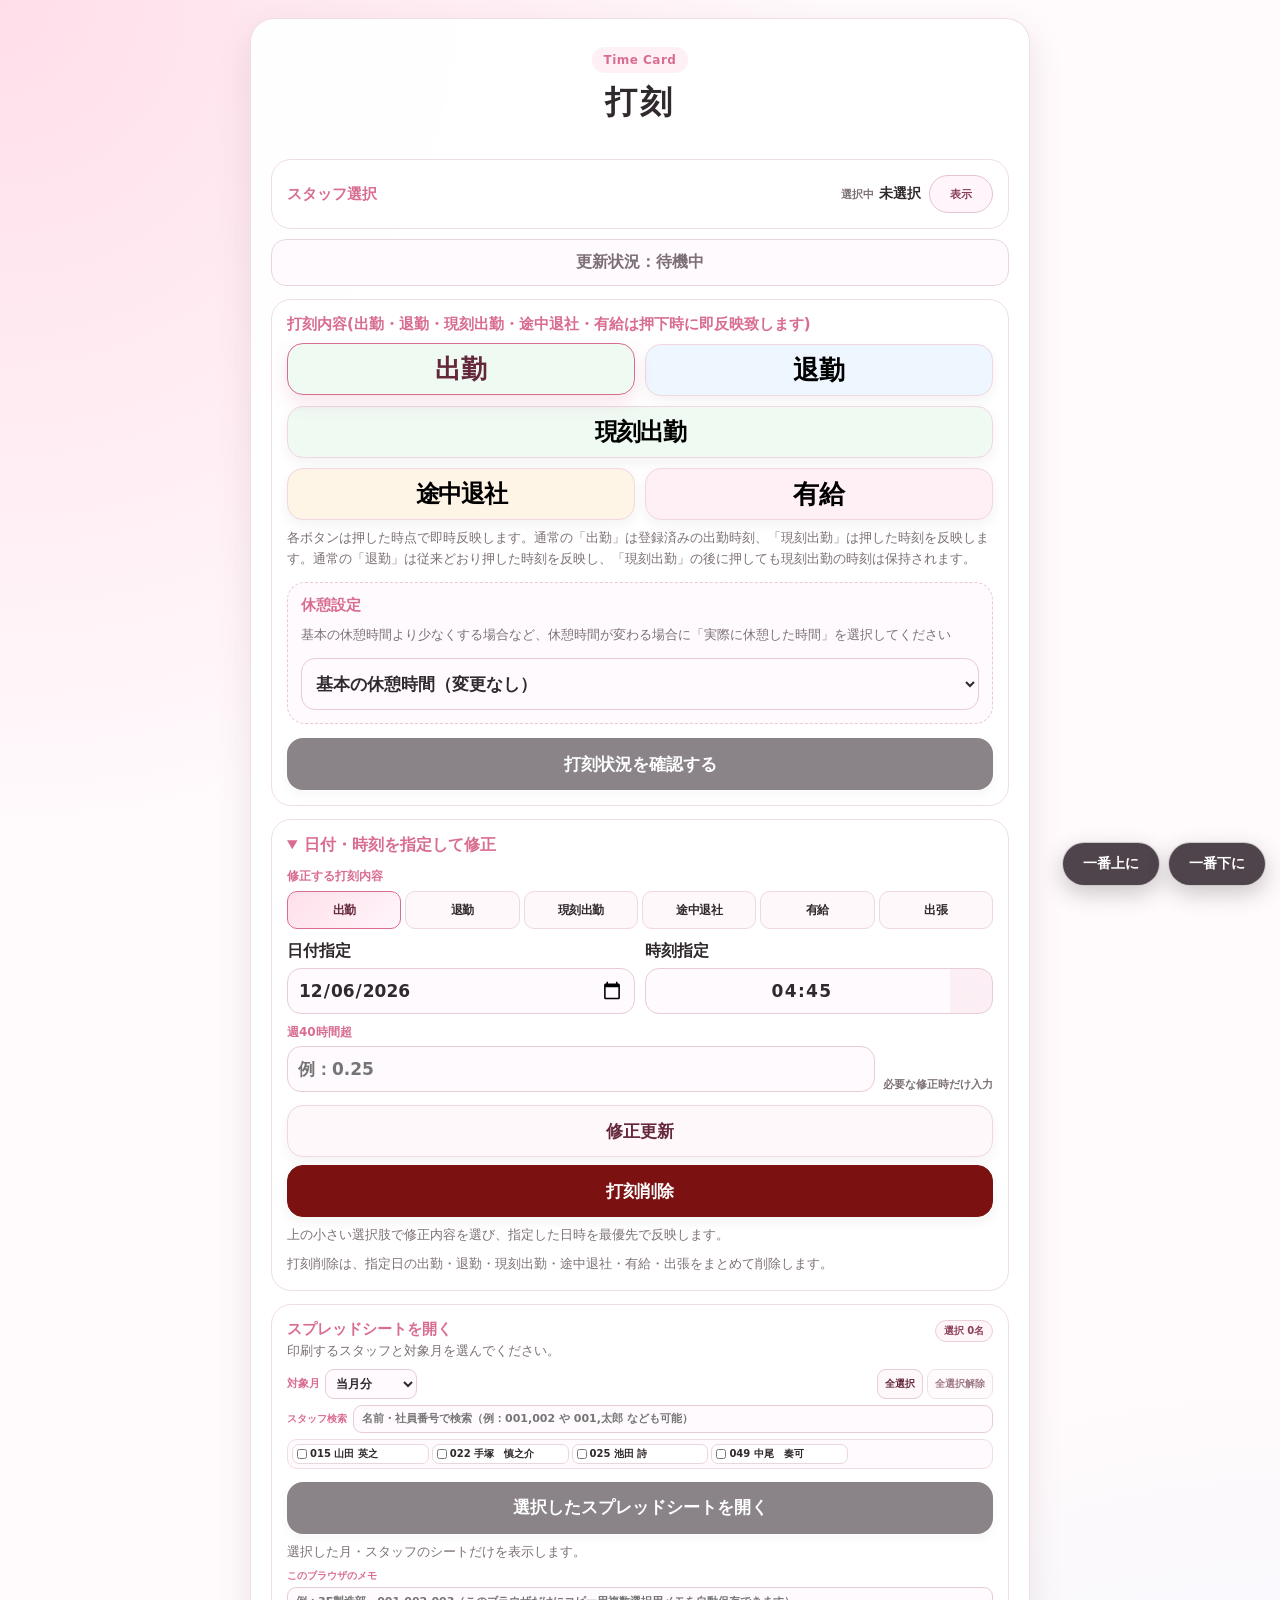
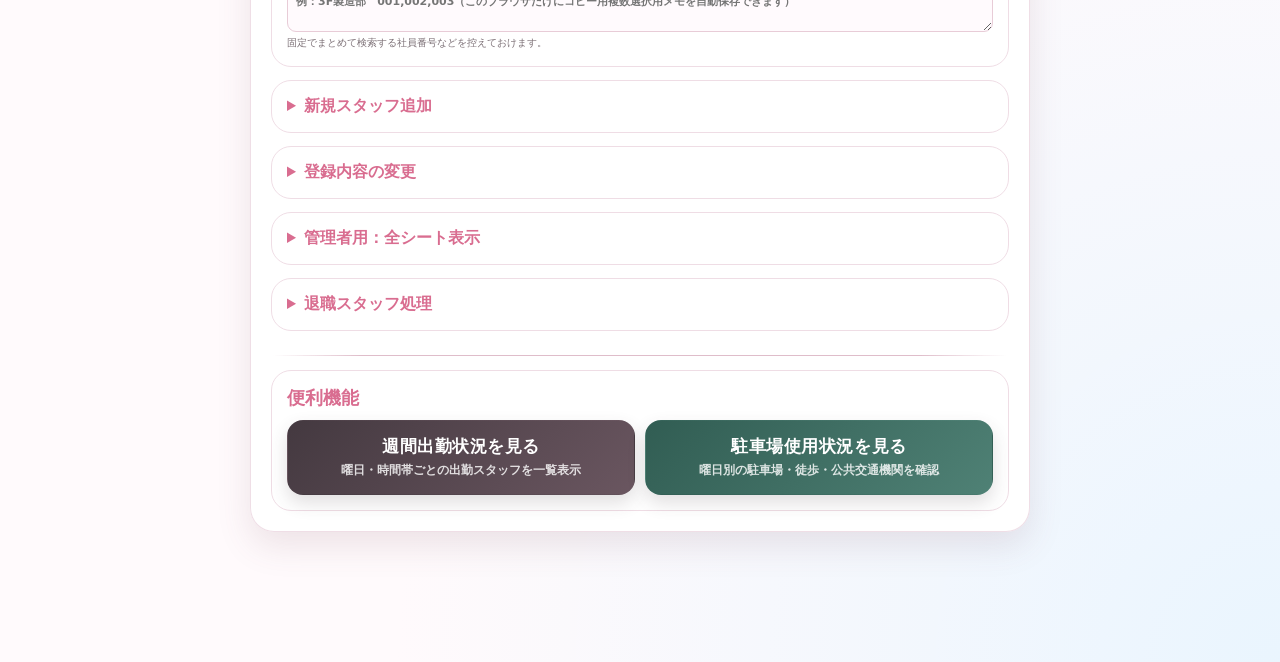
==== commit 9f9ca0d5: "Update index.html" ====
--- a/index.html
+++ b/index.html
@@ -74,12 +74,14 @@
 
         <div class="break-area compact-break-area" id="breakArea">
           <div class="section-title">休憩設定</div>
-          <div class="break-grid compact-break-grid" id="breakButtons" role="group" aria-label="休憩設定">
-            <button type="button" data-break-mode="normal">通常休憩</button>
-            <button type="button" data-break-mode="half">半分休憩</button>
-            <button type="button" data-break-mode="none">休憩なし</button>
-          </div>
-          <p class="small">休憩設定は、打刻ボタン押下前にご選択ください</p>
+          <p class="small" style="margin:0 0 12px;">基本の休憩時間より少なくする場合など、休憩時間が変わる場合に「実際に休憩した時間」を選択してください</p>
+          <select id="breakSelect" aria-label="実際に休憩した時間を選択" style="width:100%;min-height:52px;">
+            <option value="normal" selected>基本の休憩時間（変更なし）</option>
+            <option value="none">休憩なし</option>
+            <option value="minutes15">15分</option>
+            <option value="minutes30">30分</option>
+            <option value="minutes45">45分</option>
+          </select>
         </div>
 
       </div>
@@ -202,13 +204,28 @@
 
           <div class="parking-location-fields">
             <label class="add-staff-field add-staff-parking-field">
-              駐車場番号
+              基本の駐車場番号
               <input type="text" id="newParkingNumber" inputmode="numeric" placeholder="例：13" maxlength="2">
             </label>
             <label class="warehouse-under-field">
               <input type="checkbox" id="newWarehouseUnder" class="warehouse-under-checkbox">
               <span>乙部在庫倉庫下</span>
             </label>
+          </div>
+          <div class="parking-weekday-setting">
+            <button type="button" id="newParkingWeekdayToggle" class="parking-weekday-toggle" aria-expanded="false">駐車場番号を曜日ごとに設定</button>
+            <div id="newParkingWeekdayPanel" class="parking-weekday-panel" hidden>
+              <p class="small parking-weekday-note">未入力の曜日は上の基本の駐車場番号を使用します。</p>
+              <div class="parking-weekday-grid" aria-label="新規スタッフの曜日別駐車場番号">
+                <label><span>月</span><input type="text" inputmode="numeric" maxlength="2" data-parking-day="mon" placeholder="基本"></label>
+                <label><span>火</span><input type="text" inputmode="numeric" maxlength="2" data-parking-day="tue" placeholder="基本"></label>
+                <label><span>水</span><input type="text" inputmode="numeric" maxlength="2" data-parking-day="wed" placeholder="基本"></label>
+                <label><span>木</span><input type="text" inputmode="numeric" maxlength="2" data-parking-day="thu" placeholder="基本"></label>
+                <label><span>金</span><input type="text" inputmode="numeric" maxlength="2" data-parking-day="fri" placeholder="基本"></label>
+                <label><span>土</span><input type="text" inputmode="numeric" maxlength="2" data-parking-day="sat" placeholder="基本"></label>
+                <label><span>日</span><input type="text" inputmode="numeric" maxlength="2" data-parking-day="sun" placeholder="基本"></label>
+              </div>
+            </div>
           </div>
 
           <label class="add-staff-field add-staff-start-field">
@@ -295,13 +312,28 @@
 
           <div class="parking-location-fields">
             <label class="add-staff-field add-staff-parking-field">
-              駐車場番号
+              基本の駐車場番号
               <input type="text" id="editRegistrationParkingNumber" inputmode="numeric" placeholder="例：13" maxlength="2">
             </label>
             <label class="warehouse-under-field">
               <input type="checkbox" id="editRegistrationWarehouseUnder" class="warehouse-under-checkbox">
               <span>乙部在庫倉庫下</span>
             </label>
+          </div>
+          <div class="parking-weekday-setting">
+            <button type="button" id="editParkingWeekdayToggle" class="parking-weekday-toggle" aria-expanded="false">駐車場番号を曜日ごとに設定</button>
+            <div id="editParkingWeekdayPanel" class="parking-weekday-panel" hidden>
+              <p class="small parking-weekday-note">未入力の曜日は上の基本の駐車場番号を使用します。</p>
+              <div class="parking-weekday-grid" aria-label="登録内容変更の曜日別駐車場番号">
+                <label><span>月</span><input type="text" inputmode="numeric" maxlength="2" data-parking-day="mon" placeholder="基本"></label>
+                <label><span>火</span><input type="text" inputmode="numeric" maxlength="2" data-parking-day="tue" placeholder="基本"></label>
+                <label><span>水</span><input type="text" inputmode="numeric" maxlength="2" data-parking-day="wed" placeholder="基本"></label>
+                <label><span>木</span><input type="text" inputmode="numeric" maxlength="2" data-parking-day="thu" placeholder="基本"></label>
+                <label><span>金</span><input type="text" inputmode="numeric" maxlength="2" data-parking-day="fri" placeholder="基本"></label>
+                <label><span>土</span><input type="text" inputmode="numeric" maxlength="2" data-parking-day="sat" placeholder="基本"></label>
+                <label><span>日</span><input type="text" inputmode="numeric" maxlength="2" data-parking-day="sun" placeholder="基本"></label>
+              </div>
+            </div>
           </div>
 
           <label class="add-staff-field add-staff-start-field">
@@ -447,6 +479,6 @@
     </section>
   </div>
 
-<script src="./app.js?v=akugyo-punch-delete-20260924-71"></script>
+<script src="./app.js?v=parking-by-weekday-20260928-73-break-minutes-20261104"></script>
 </body>
 </html>
--- a/style.css
+++ b/style.css
@@ -3070,3 +3070,99 @@
   text-overflow: ellipsis;
   white-space: nowrap;
 }
+
+
+/* ===== 2026-09-28: 駐車場番号の曜日別設定 ===== */
+.parking-weekday-setting {
+  grid-column: 1 / -1;
+  display: grid;
+  gap: 8px;
+  min-width: 0;
+}
+
+.parking-weekday-toggle {
+  width: 100%;
+  min-height: 42px;
+  padding: 8px 12px;
+  border: 1px solid #d8c0ca;
+  border-radius: 12px;
+  background: #fffafd;
+  color: #64283b;
+  font-size: 13px;
+  font-weight: 900;
+  cursor: pointer;
+}
+
+.parking-weekday-toggle[aria-expanded="true"] {
+  border-color: #c98ba5;
+  background: #fff1f6;
+}
+
+.parking-weekday-toggle:disabled {
+  opacity: .55;
+  cursor: default;
+}
+
+.parking-weekday-panel {
+  padding: 10px;
+  border: 1px dashed #d8c0ca;
+  border-radius: 14px;
+  background: #fffafd;
+}
+
+.parking-weekday-panel[hidden] {
+  display: none !important;
+}
+
+.parking-weekday-note {
+  margin: 0 0 8px;
+  text-align: left;
+}
+
+.parking-weekday-grid {
+  display: grid;
+  grid-template-columns: repeat(7, minmax(62px, 1fr));
+  gap: 6px;
+}
+
+.parking-weekday-grid label {
+  display: grid;
+  gap: 4px;
+  min-width: 0;
+  color: #64283b;
+  font-size: 12px;
+  font-weight: 900;
+  text-align: center;
+}
+
+.parking-weekday-grid input {
+  box-sizing: border-box;
+  width: 100%;
+  min-width: 0;
+  min-height: 38px;
+  padding: 6px 5px;
+  border: 1px solid #d8c0ca;
+  border-radius: 9px;
+  background: #fff;
+  color: #443940;
+  font-size: 14px;
+  font-weight: 900;
+  text-align: center;
+}
+
+.parking-weekday-grid input:disabled {
+  background: #f3eff1;
+  opacity: .7;
+}
+
+@media (max-width: 720px) {
+  .parking-weekday-grid {
+    grid-template-columns: repeat(4, minmax(58px, 1fr));
+  }
+}
+
+@media (max-width: 420px) {
+  .parking-weekday-grid {
+    grid-template-columns: repeat(3, minmax(58px, 1fr));
+  }
+}
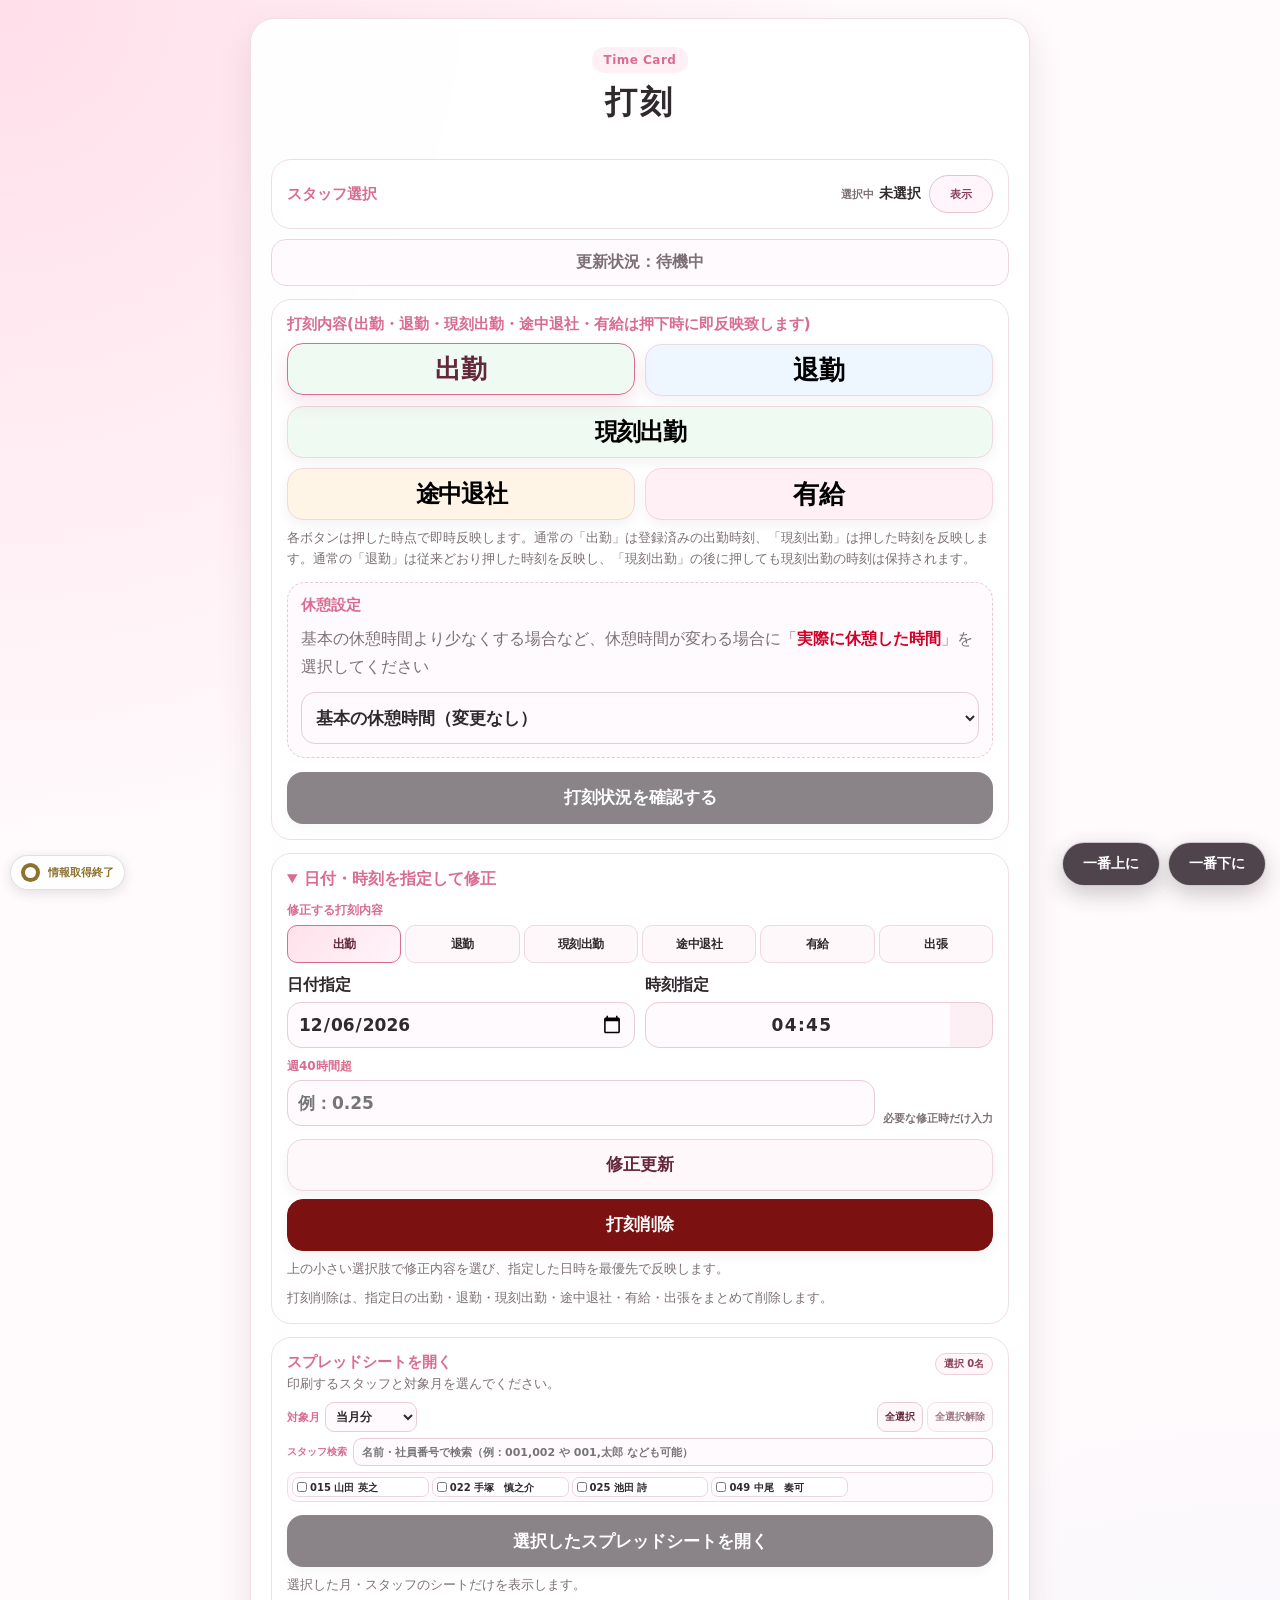
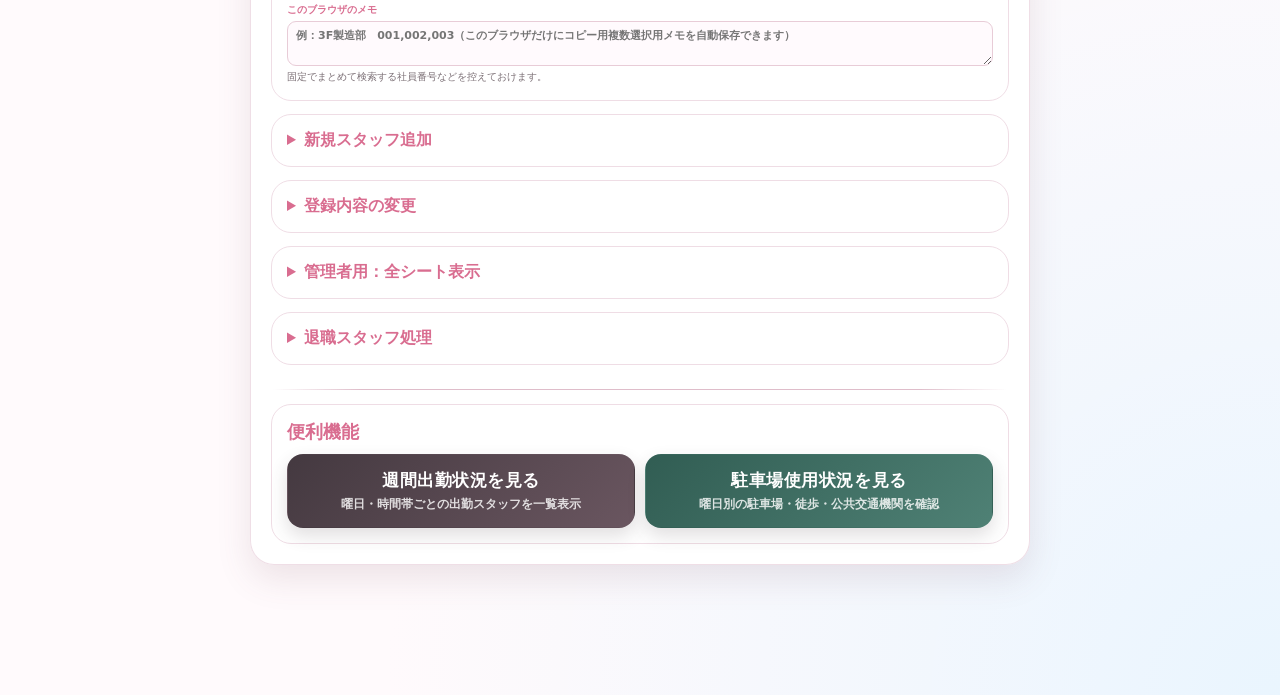
==== commit 2703ce60: "Add files via upload" ====
--- a/index.html
+++ b/index.html
@@ -20,6 +20,9 @@
         </div>
       </div>
 
+      <!-- デフォルトスタッフの基本登録内容のみを表示（打刻・勤務表の処理は変更しない） -->
+      <div id="defaultStaffRegistrationSummary" hidden aria-live="polite" style="margin:0 8px -2px;padding:0 2px;color:#825b6a;font-size:13px;font-weight:700;line-height:1.7;overflow-wrap:anywhere;"></div>
+
       <details class="card-block staff-select-block">
         <summary class="staff-select-summary">
           <span class="staff-select-summary-title">スタッフ選択</span>
@@ -74,7 +77,7 @@
 
         <div class="break-area compact-break-area" id="breakArea">
           <div class="section-title">休憩設定</div>
-          <p class="small" style="margin:0 0 12px;">基本の休憩時間より少なくする場合など、休憩時間が変わる場合に「実際に休憩した時間」を選択してください</p>
+          <p class="small" style="margin:0 0 12px;font-size:16px;line-height:1.7;">基本の休憩時間より少なくする場合など、休憩時間が変わる場合に「<span style="color:#d10027;font-weight:700;">実際に休憩した時間</span>」を選択してください</p>
           <select id="breakSelect" aria-label="実際に休憩した時間を選択" style="width:100%;min-height:52px;">
             <option value="normal" selected>基本の休憩時間（変更なし）</option>
             <option value="none">休憩なし</option>
@@ -479,6 +482,78 @@
     </section>
   </div>
 
-<script src="./app.js?v=parking-by-weekday-20260928-73-break-minutes-20261104"></script>
+  <!-- 打刻確認専用ダイアログ（既存の他の画面には適用しない） -->
+  <style>
+    #punchConfirmOverlay[hidden] { display: none !important; }
+    #punchConfirmOverlay {
+      position: fixed;
+      inset: 0;
+      z-index: 300000;
+      display: flex;
+      align-items: center;
+      justify-content: center;
+      padding: 18px;
+      box-sizing: border-box;
+      background: rgba(26, 24, 30, 0.60);
+    }
+    #punchConfirmDialog {
+      width: min(100%, 490px);
+      max-height: min(88vh, 700px);
+      overflow-y: auto;
+      box-sizing: border-box;
+      background: #fff;
+      color: #26232b;
+      border-radius: 18px;
+      padding: 24px 22px;
+      box-shadow: 0 16px 45px rgba(0, 0, 0, 0.26);
+      font-size: 16px;
+      line-height: 1.65;
+    }
+    #punchConfirmTitle {
+      color: #b52c53;
+      font-size: 21px;
+      font-weight: 800;
+      margin: 0 0 12px;
+    }
+    #punchConfirmMessages p {
+      margin: 0 0 13px;
+      white-space: pre-wrap;
+    }
+    #punchConfirmActions {
+      display: grid;
+      grid-template-columns: 1fr 1fr;
+      gap: 12px;
+      margin-top: 22px;
+    }
+    #punchConfirmActions button {
+      min-width: 0;
+      min-height: 50px;
+      border: 1px solid #eab6c5;
+      border-radius: 12px;
+      font-size: 16px;
+      font-weight: 700;
+      cursor: pointer;
+      background: #fff5f8;
+      color: #8d2847;
+    }
+    #punchConfirmYes { background: #fbdce6 !important; }
+    #punchConfirmEdit { background: #fff !important; }
+    @media (max-width: 400px) {
+      #punchConfirmDialog { padding: 18px 16px; }
+      #punchConfirmActions { gap: 8px; }
+    }
+  </style>
+  <div id="punchConfirmOverlay" hidden>
+    <section id="punchConfirmDialog" role="dialog" aria-modal="true" aria-labelledby="punchConfirmTitle" aria-describedby="punchConfirmMessages" tabindex="-1">
+      <h2 id="punchConfirmTitle">※注意※</h2>
+      <div id="punchConfirmMessages"></div>
+      <div id="punchConfirmActions">
+        <button type="button" id="punchConfirmYes">はい</button>
+        <button type="button" id="punchConfirmEdit">修正する</button>
+      </div>
+    </section>
+  </div>
+
+<script src="./app.js?v=parking-by-weekday-20260928-73-break-confirm-20261104-default-staff-summary-20261104"></script>
 </body>
 </html>
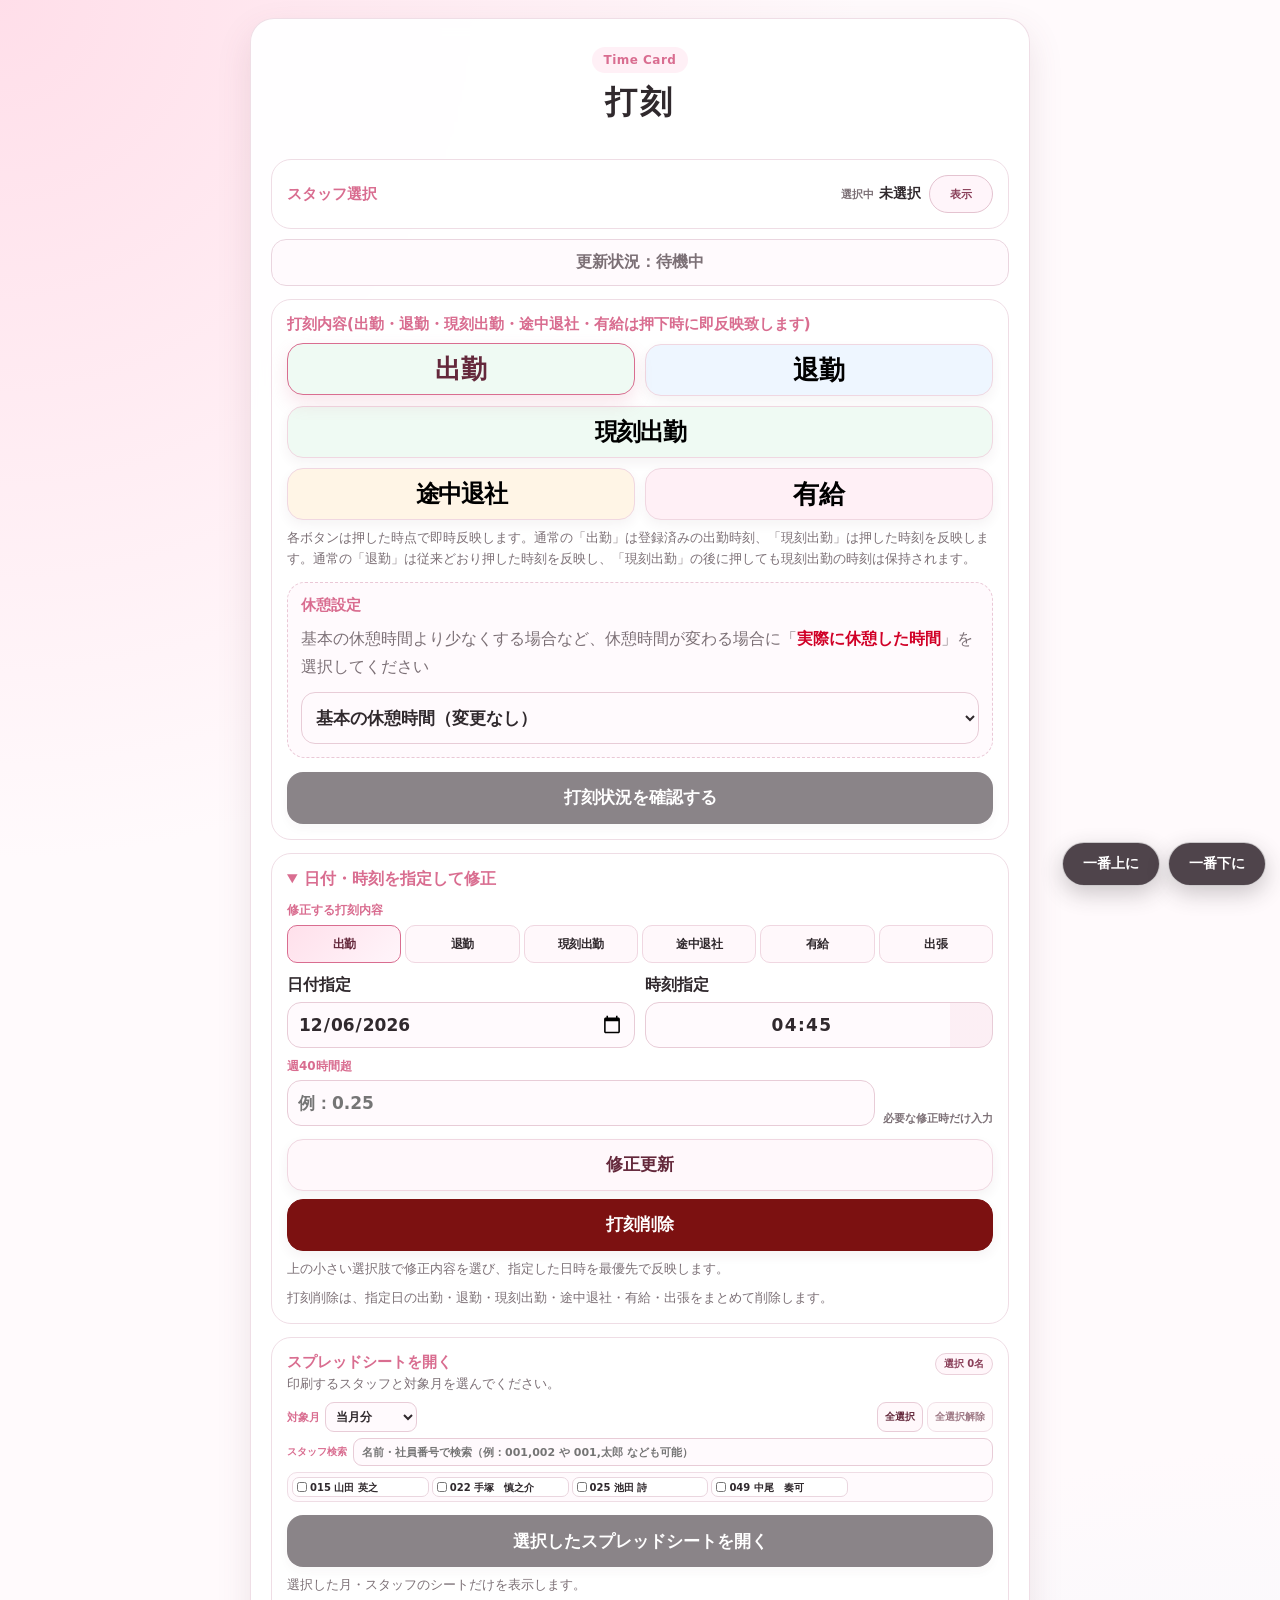
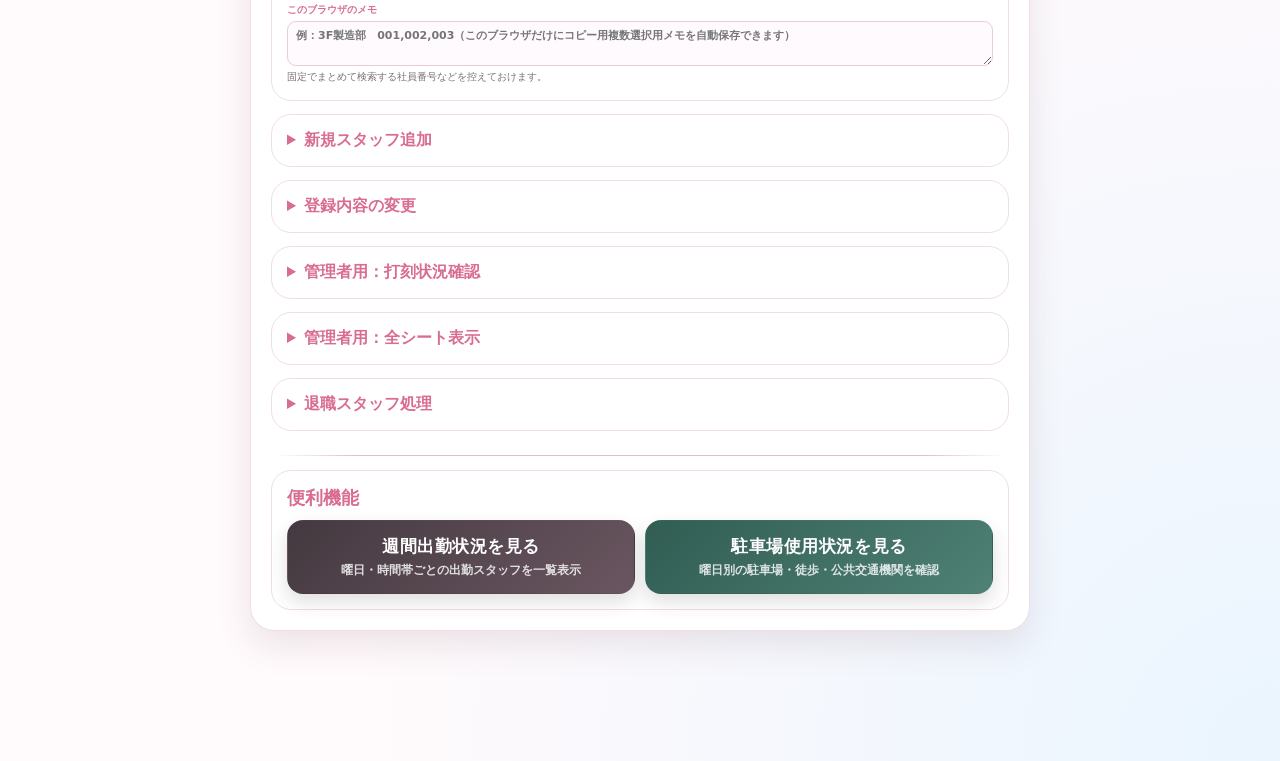
==== commit 3da13773: "Add files via upload" ====
--- a/index.html
+++ b/index.html
@@ -385,6 +385,19 @@
         <p class="small">社員番号やスタッフ名を変更した場合は、勤務予定・勤務表・打刻データ側の識別情報も同時に更新します。</p>
       </details>
 
+      <!-- 管理者専用の閲覧画面への入口。既存の打刻UI・動作とは独立。 -->
+      <details class="admin-sheet-area" id="adminAttendanceEntryArea">
+        <summary>管理者用：打刻状況確認</summary>
+        <p class="small">登録スタッフの月別集計と打刻履歴を読み取り専用で確認します。</p>
+        <div class="admin-sheet-box">
+          <label class="admin-key-label">合言葉
+            <input type="password" id="adminAttendanceEntryKey" placeholder="合言葉を入力" autocomplete="off">
+          </label>
+          <button type="button" id="adminAttendanceEntryButton" class="sub-button" disabled>打刻状況を確認</button>
+        </div>
+        <p class="small" id="adminAttendanceEntryMessage" aria-live="polite"></p>
+      </details>
+
       <details class="admin-sheet-area">
         <summary>管理者用：全シート表示</summary>
         <p class="small">管理者のみの仕様としてください</p>
@@ -555,5 +568,6 @@
   </div>
 
 <script src="./app.js?v=parking-by-weekday-20260928-73-break-confirm-20261104-default-staff-summary-20261104"></script>
+<script src="./admin-attendance-entry.js?v=20261104"></script>
 </body>
 </html>
